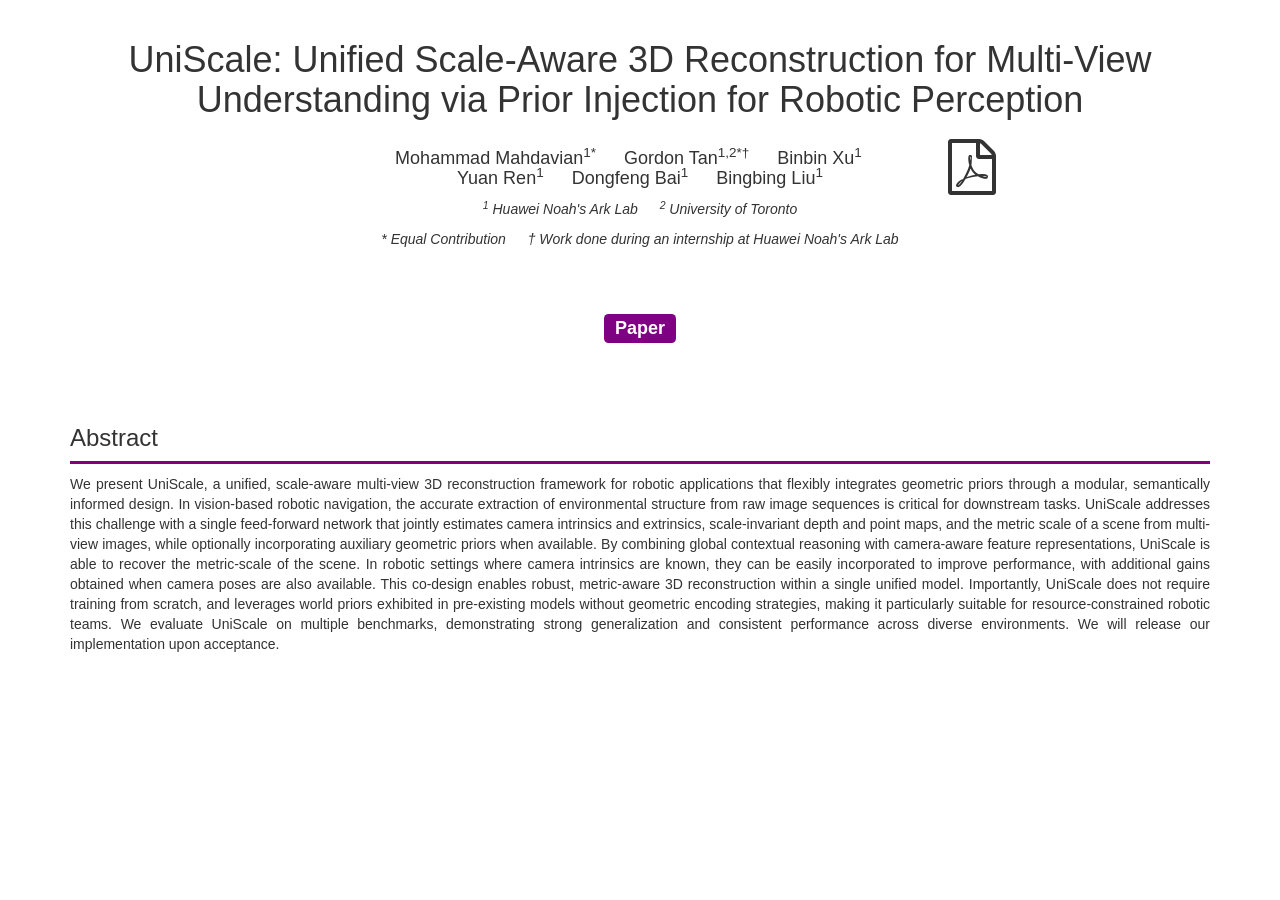
==== uniscale/index.html @ 82fb6901 "Fix affiliations for UniScale page" ====
<html lang="en">
<head>
    <title>UniScale</title>
    <meta name="description" content="Project page for UniScale: Unified Scale-Aware 3D Reconstruction for Multi-View Understanding via Prior Injection for Robotic Perception.">
    <meta name="viewport" content="width=device-width, initial-scale=1, user-scalable=yes">
    <meta charset="utf-8">

    <link rel="stylesheet" href="https://maxcdn.bootstrapcdn.com/bootstrap/3.4.1/css/bootstrap.min.css">
    <link rel="stylesheet" href="https://cdnjs.cloudflare.com/ajax/libs/font-awesome/4.7.0/css/font-awesome.min.css">
    <link href="style.css" rel="stylesheet">
    <script src="https://ajax.googleapis.com/ajax/libs/jquery/3.4.1/jquery.min.js"></script>
    <script src="https://maxcdn.bootstrapcdn.com/bootstrap/3.4.1/js/bootstrap.min.js"></script>
</head>
<body>


<!--Title-->
<div class="container" style="text-align:center; padding:2rem 15px">
    <div class="row" style="text-align:center">
        <h1>UniScale: Unified Scale-Aware 3D Reconstruction for Multi-View Understanding via Prior Injection for Robotic Perception</h1>
    </div>
    <div class="row" style="text-align:center">
        <div class="col-xs-0 col-md-3"></div>
        <div class="col-xs-12 col-md-6">
        <h4>
            <nobr>Mohammad Mahdavian<sup>1*</sup></nobr> &emsp;
            <nobr>Gordon Tan<sup>1,2*†</sup></nobr> &emsp;
            <nobr>Binbin Xu<sup>1</sup></nobr> &emsp;
            <nobr>Yuan Ren<sup>1</sup></nobr> &emsp;
            <nobr>Dongfeng Bai<sup>1</sup></nobr> &emsp;
            <nobr>Bingbing Liu<sup>1</sup></nobr>
        </h4>

        <p><em><center><sup>1</sup> Huawei Noah's Ark Lab &emsp; <sup>2</sup> University of Toronto</center></em></p>
        <p><em><center>* Equal Contribution &emsp; † Work done during an internship at Huawei Noah's Ark Lab</center></em></p>

        </div>
        <div class="hidden-xs hidden-sm col-md-1" style="text-align:left; margin-left:0px; margin-right:0px">
        <a href="https://arxiv.org/abs/2602.23224" style="color:inherit">
            <i class="fa fa-file-pdf-o fa-4x"></i></a>
        </div>
    </div>
</div>


<!--Links-->
<div class="container" style="text-align:center; padding:1rem">
    <h3 style="text-align:center; padding-top:1rem; padding-bottom: 2em">
      <a class="label label-info" href="https://arxiv.org/abs/2602.23224">Paper</a>
    </h3>
</div>



<div class="container">
    <h3>Abstract</h3>
    <hr/>
    <p>
We present UniScale, a unified, scale-aware multi-view 3D reconstruction framework for robotic applications that flexibly integrates geometric priors through a modular, semantically informed design. In vision-based robotic navigation, the accurate extraction of environmental structure from raw image sequences is critical for downstream tasks. UniScale addresses this challenge with a single feed-forward network that jointly estimates camera intrinsics and extrinsics, scale-invariant depth and point maps, and the metric scale of a scene from multi-view images, while optionally incorporating auxiliary geometric priors when available. By combining global contextual reasoning with camera-aware feature representations, UniScale is able to recover the metric-scale of the scene. In robotic settings where camera intrinsics are known, they can be easily incorporated to improve performance, with additional gains obtained when camera poses are also available. This co-design enables robust, metric-aware 3D reconstruction within a single unified model. Importantly, UniScale does not require training from scratch, and leverages world priors exhibited in pre-existing models without geometric encoding strategies, making it particularly suitable for resource-constrained robotic teams. We evaluate UniScale on multiple benchmarks, demonstrating strong generalization and consistent performance across diverse environments. We will release our implementation upon acceptance.
    </p>
</div>


</body>
</html>
---- uniscale/style.css ----
h1 {
	margin-bottom: 2rem;
}

h5{
  font-weight: normal;
  text-align: justify;
}
a {
	color: #800084;
}

a:hover {
  color: #cb5920;
  text-decoration: none;
}

hr {
  margin-top: 1rem;
  margin-bottom: 1rem;
  border: 0;
  border-top: 3px solid #800084;
}

hrs {
    margin-top: 1rem;
    margin-bottom: 1rem;
    border: 0;
    border-top: 1px solid #800084;
}

hr.new {
  margin-top: 1rem;
  margin-bottom: 1rem;
  border: 0;
  border-top: 2px solid #800084;
}


p {
  text-align: justify;
}

td {
  font-size: 5px;
  padding: 2px;
  text-align: center;
}

table {
  border-collapse: collapse;
  margin-bottom: 1.3em;
  width:80%;
}

.current_tab{font-weight: bold;}

.subdued_text{
  color: #999999;
  margin: 0px 1em 1em 0px;
}

.blank{
  height: 2em;
  clear: both;
}

.label-info {
  background-color: #800084;
}

.label-info[href]:hover {
  background-color: #cb5920;
}
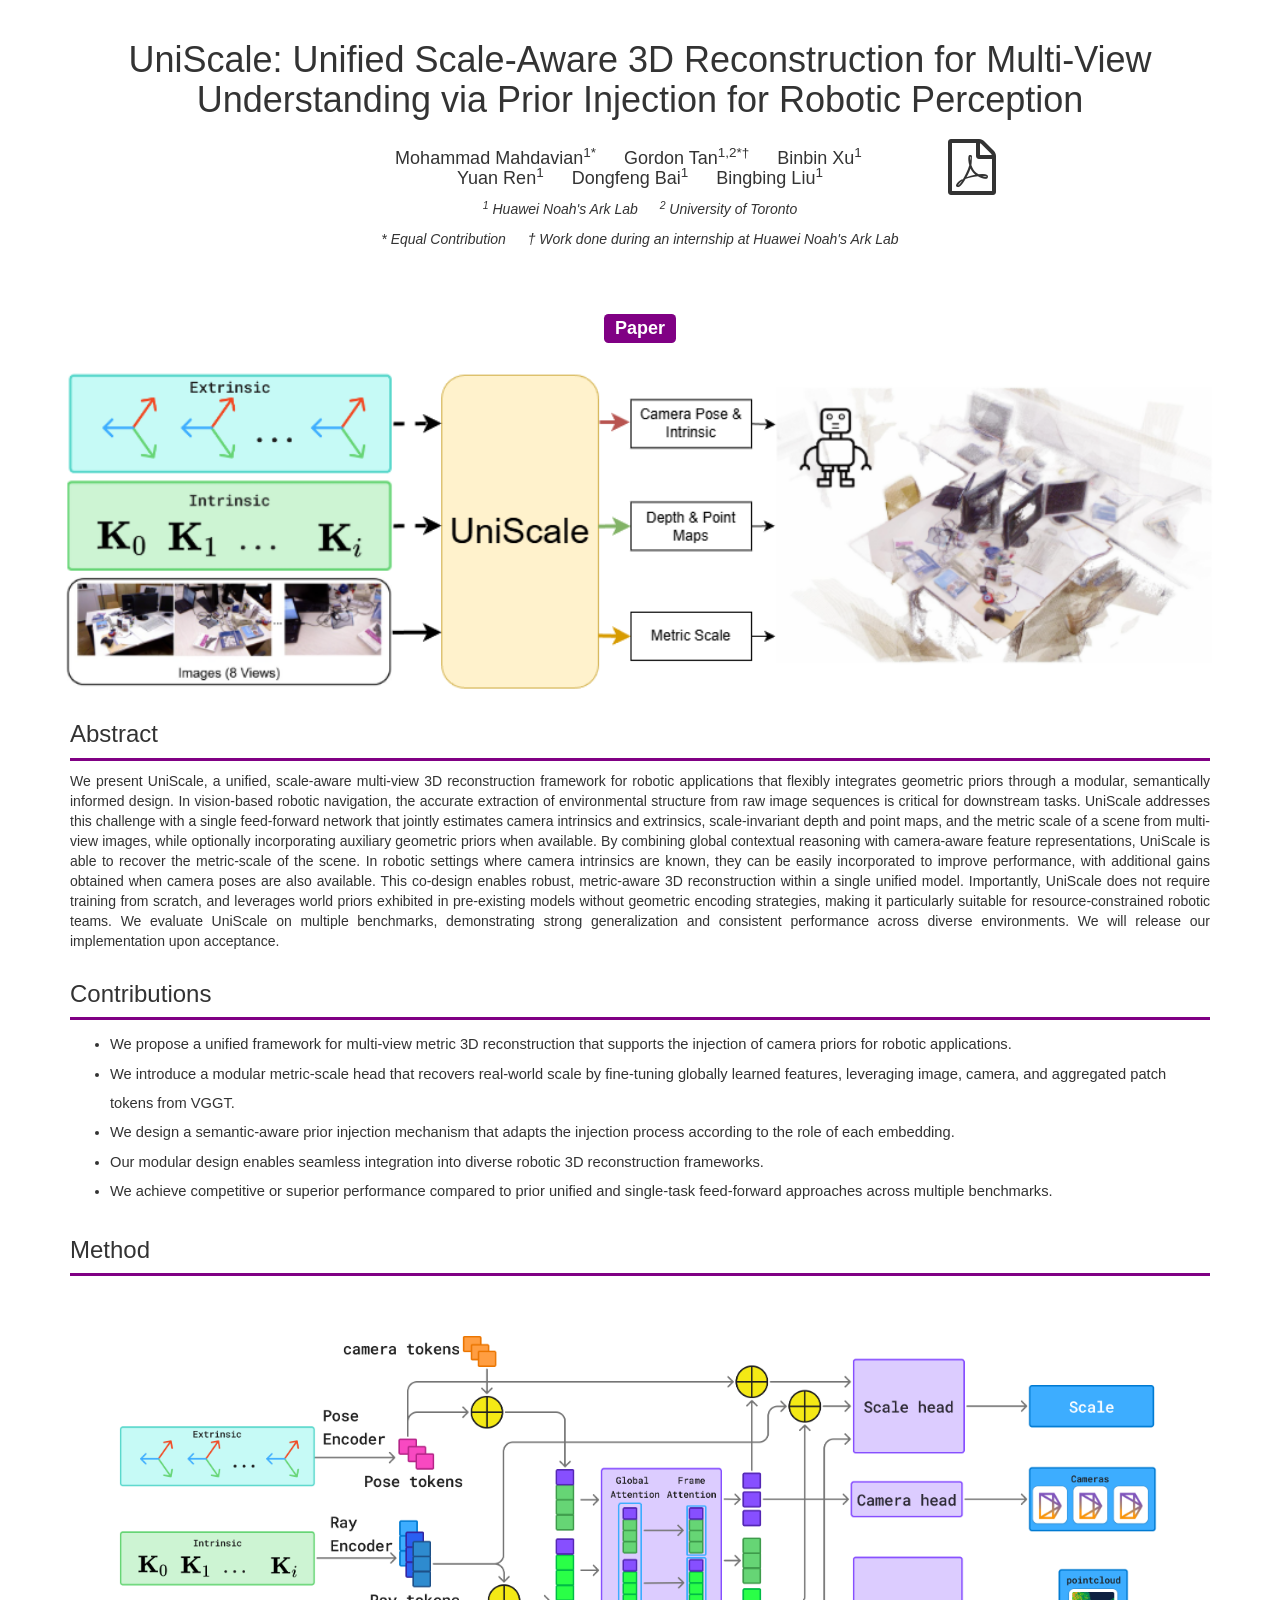
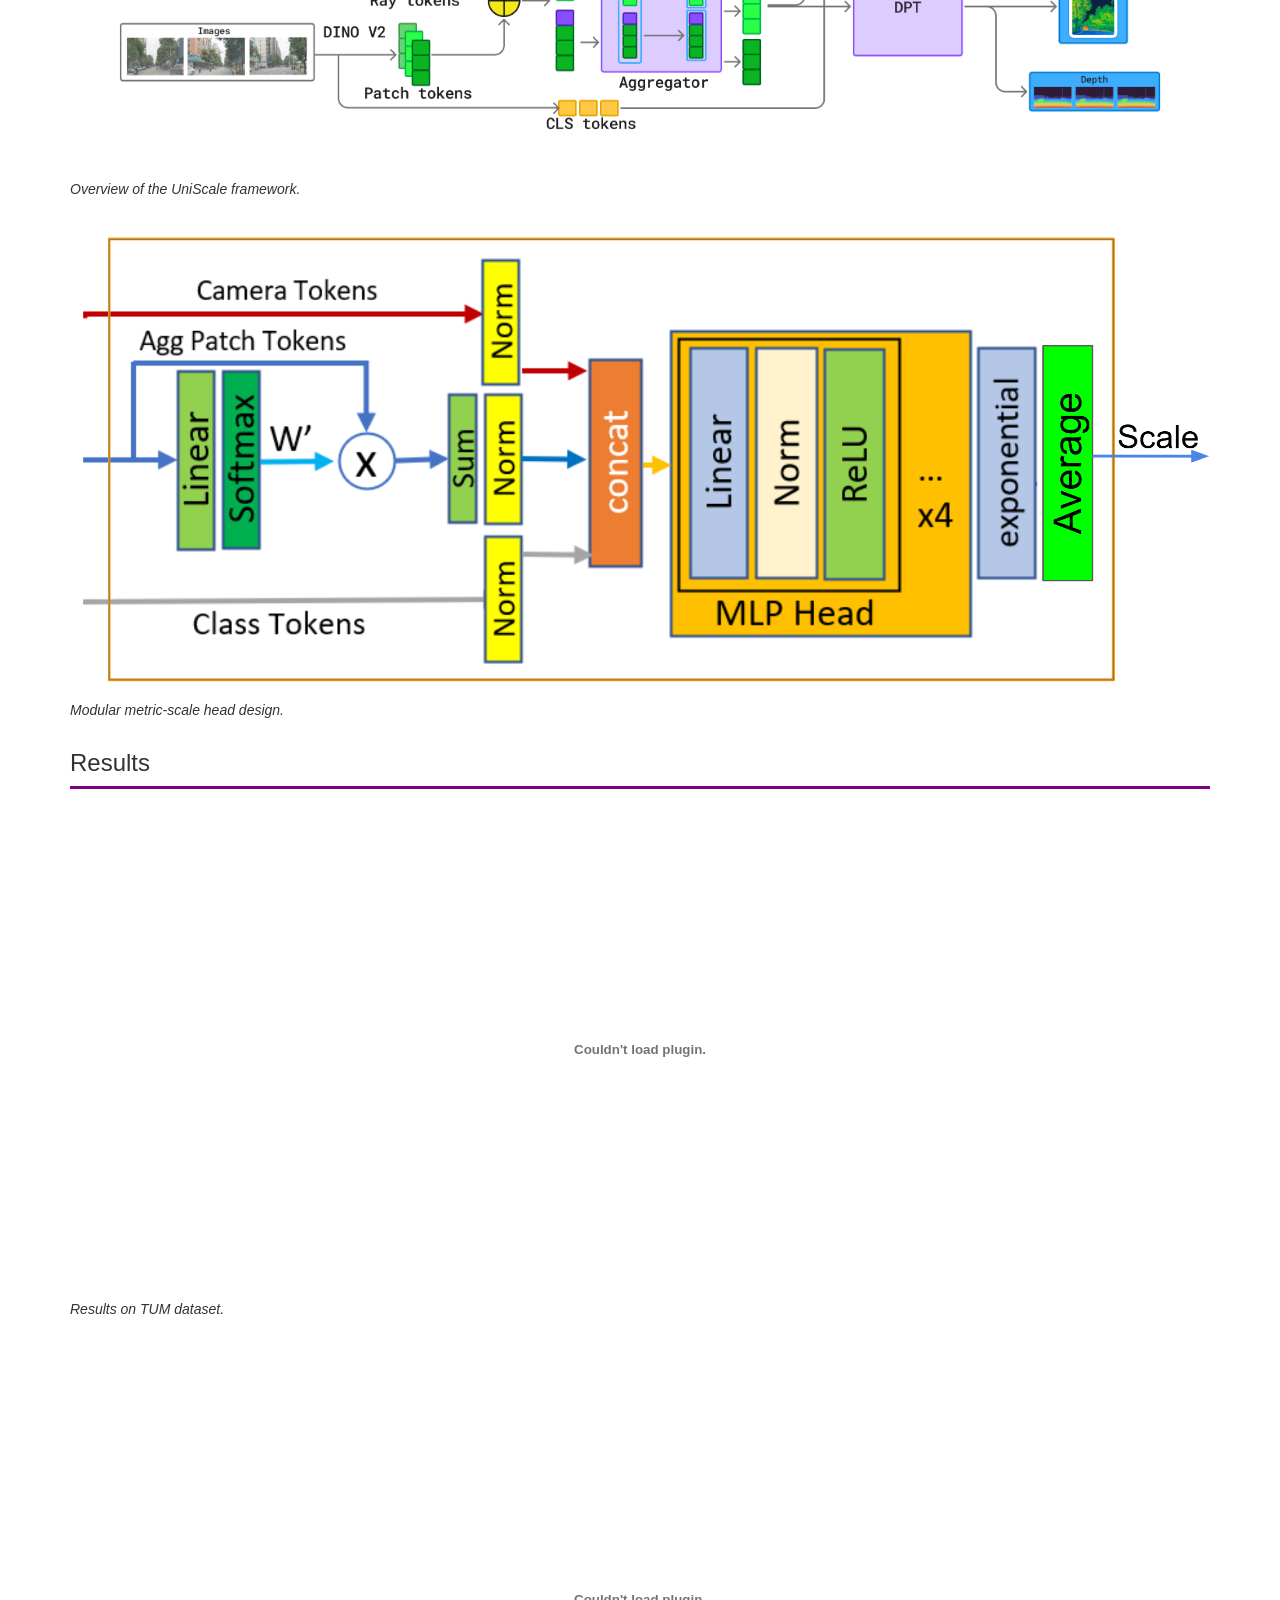
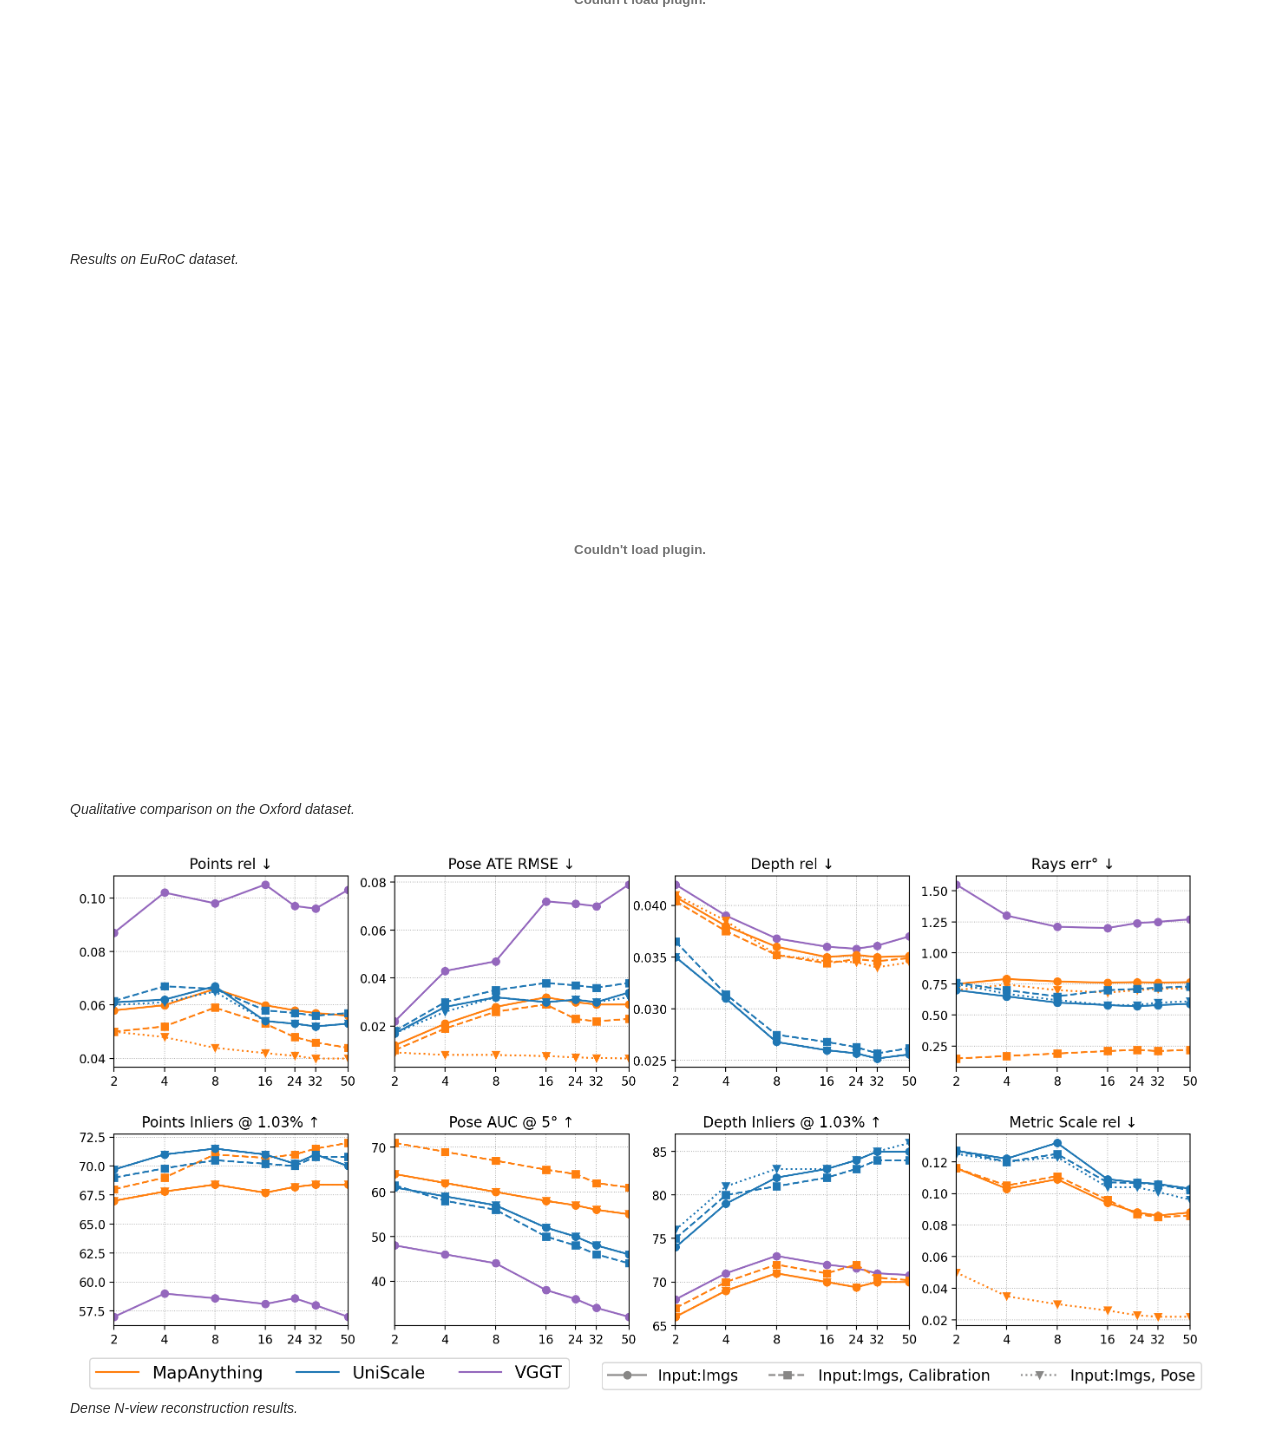
==== commit 67d21617: "Add figures, method, contributions, and results to UniScale page" ====
--- a/uniscale/index.html
+++ b/uniscale/index.html
@@ -45,9 +45,10 @@
 
 <!--Links-->
 <div class="container" style="text-align:center; padding:1rem">
-    <h3 style="text-align:center; padding-top:1rem; padding-bottom: 2em">
+    <h3 style="text-align:center; padding-top:1rem; padding-bottom:1em">
       <a class="label label-info" href="https://arxiv.org/abs/2602.23224">Paper</a>
     </h3>
+    <img src="../IROS_UniScale_submit/figures/first_fig3.png" alt="UniScale teaser" class="text-center" style="width: 100%; max-width: 1200px">
 </div>
 
 
@@ -61,5 +62,58 @@
 </div>
 
 
+<div class="container">
+    <h3>Contributions</h3>
+    <hr/>
+    <ul style="text-align:left; font-size:1.05em; line-height:2em;">
+        <li>We propose a unified framework for multi-view metric 3D reconstruction that supports the injection of camera priors for robotic applications.</li>
+        <li>We introduce a modular metric-scale head that recovers real-world scale by fine-tuning globally learned features, leveraging image, camera, and aggregated patch tokens from VGGT.</li>
+        <li>We design a semantic-aware prior injection mechanism that adapts the injection process according to the role of each embedding.</li>
+        <li>Our modular design enables seamless integration into diverse robotic 3D reconstruction frameworks.</li>
+        <li>We achieve competitive or superior performance compared to prior unified and single-task feed-forward approaches across multiple benchmarks.</li>
+    </ul>
+</div>
+
+
+<div class="container">
+    <h3>Method</h3>
+    <hr/>
+    <div style="text-align:center; padding-bottom:1.5rem;">
+        <img src="../IROS_UniScale_submit/figures/UniScale.png" alt="UniScale overview" class="text-center" style="width: 100%; max-width: 1200px">
+        <p><em>Overview of the UniScale framework.</em></p>
+    </div>
+    <div style="text-align:center;">
+        <img src="../IROS_UniScale_submit/figures/scale_head2.png" alt="Scale head" class="text-center" style="width: 100%; max-width: 1200px">
+        <p><em>Modular metric-scale head design.</em></p>
+    </div>
+</div>
+
+
+<div class="container">
+    <h3>Results</h3>
+    <hr/>
+
+    <div style="text-align:center; padding-bottom:2rem;">
+        <embed src="../IROS_UniScale_submit/figures/wild/tum_table-crop.pdf" type="application/pdf" style="width:100%; height:500px;">
+        <p><em>Results on TUM dataset.</em></p>
+    </div>
+
+    <div style="text-align:center; padding-bottom:2rem;">
+        <embed src="../IROS_UniScale_submit/figures/wild/euroc-crop.pdf" type="application/pdf" style="width:100%; height:500px;">
+        <p><em>Results on EuRoC dataset.</em></p>
+    </div>
+
+    <div style="text-align:center; padding-bottom:2rem;">
+        <embed src="../IROS_UniScale_submit/figures/compare/oxford-injection-crop.pdf" type="application/pdf" style="width:100%; height:500px;">
+        <p><em>Qualitative comparison on the Oxford dataset.</em></p>
+    </div>
+
+    <div style="text-align:center; padding-bottom:2rem;">
+        <img src="../IROS_UniScale_submit/figures/dense_n/dense-n-view-v3.png" alt="Dense N-view results" class="text-center" style="width: 100%; max-width: 1200px">
+        <p><em>Dense N-view reconstruction results.</em></p>
+    </div>
+</div>
+
+
 </body>
 </html>
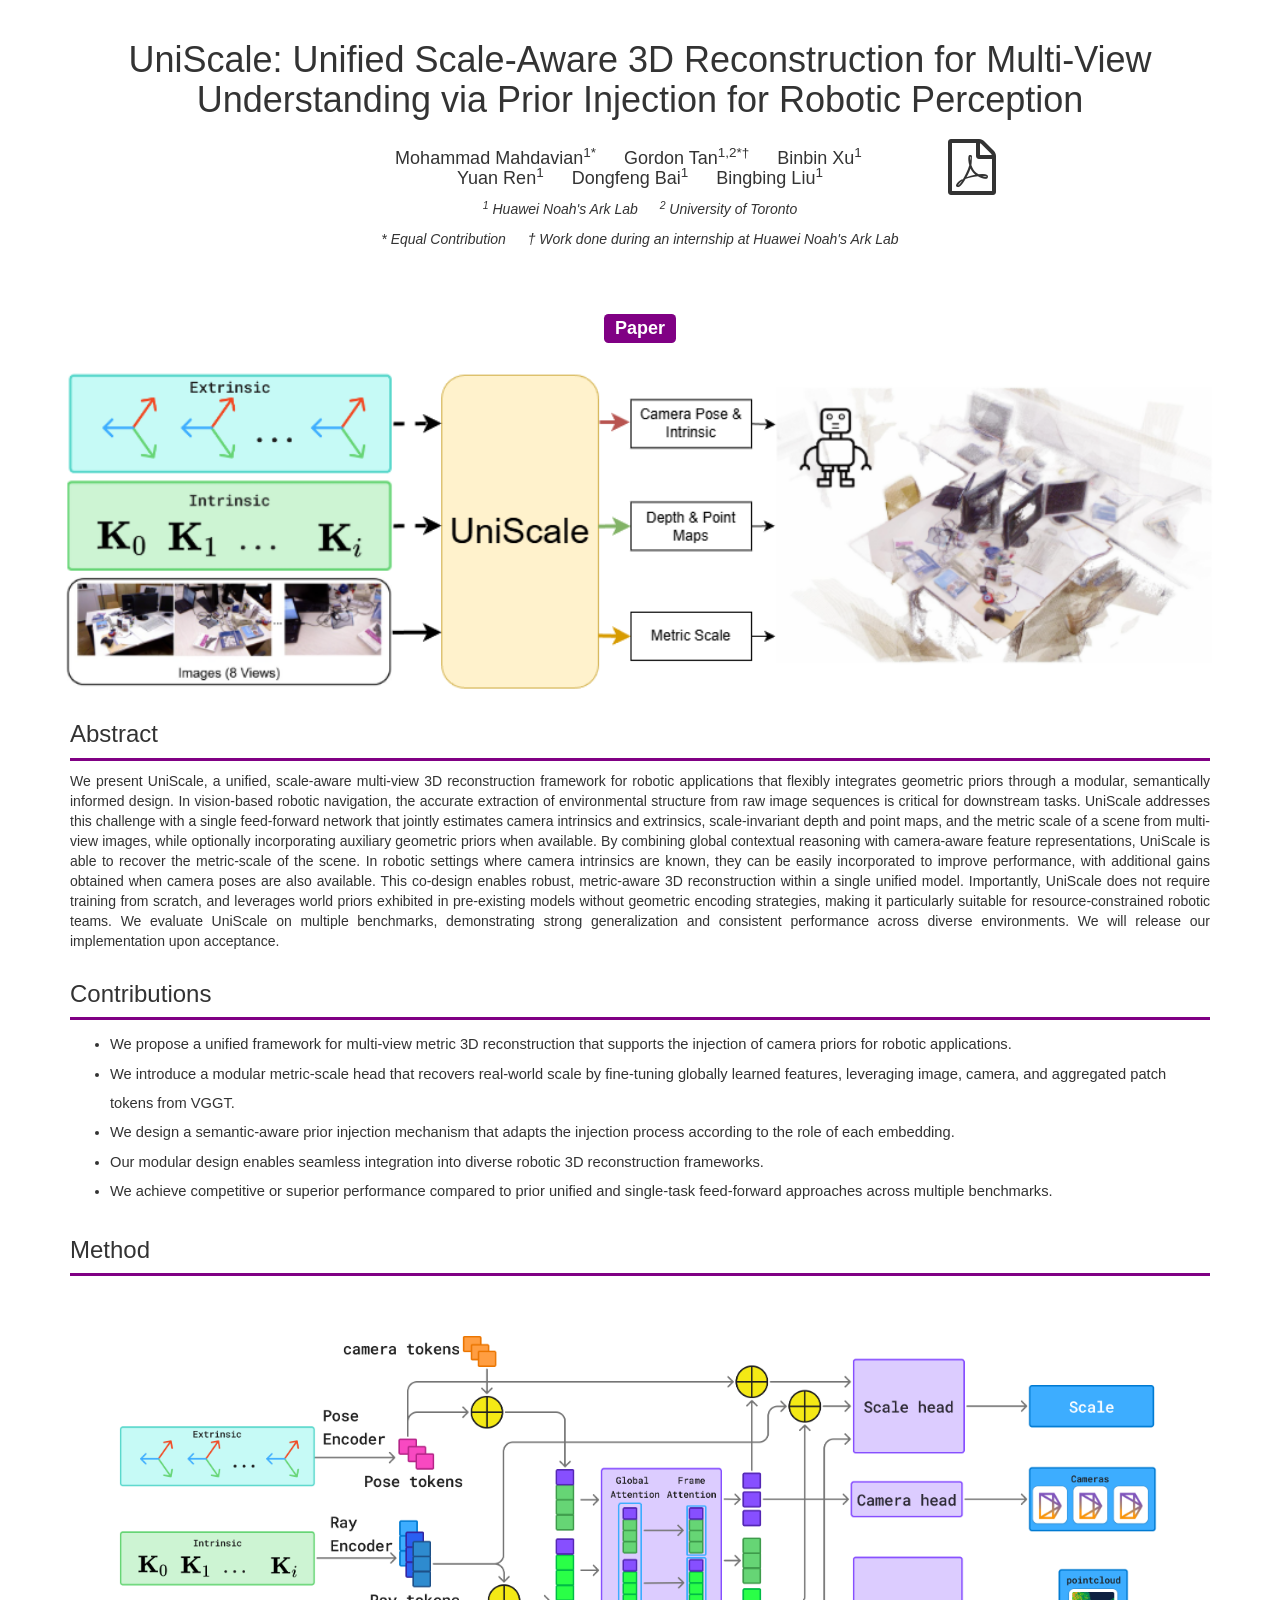
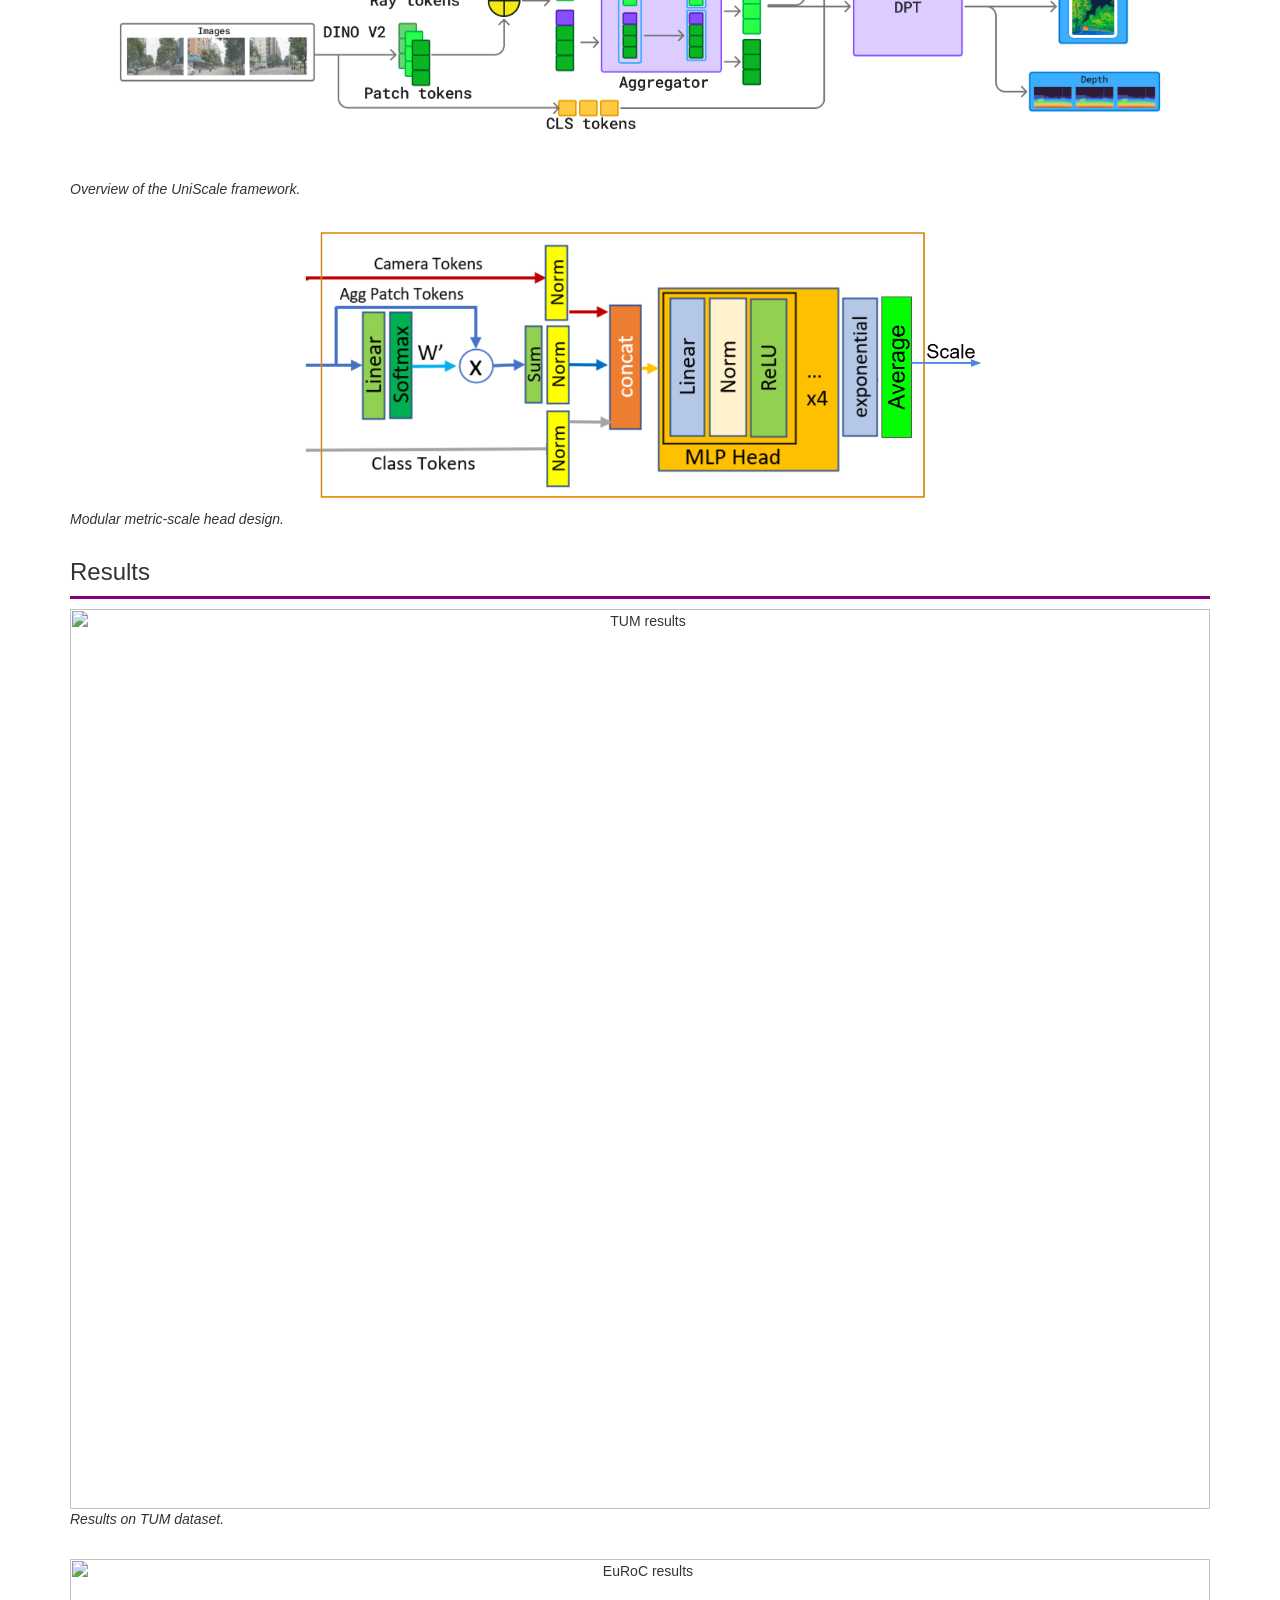
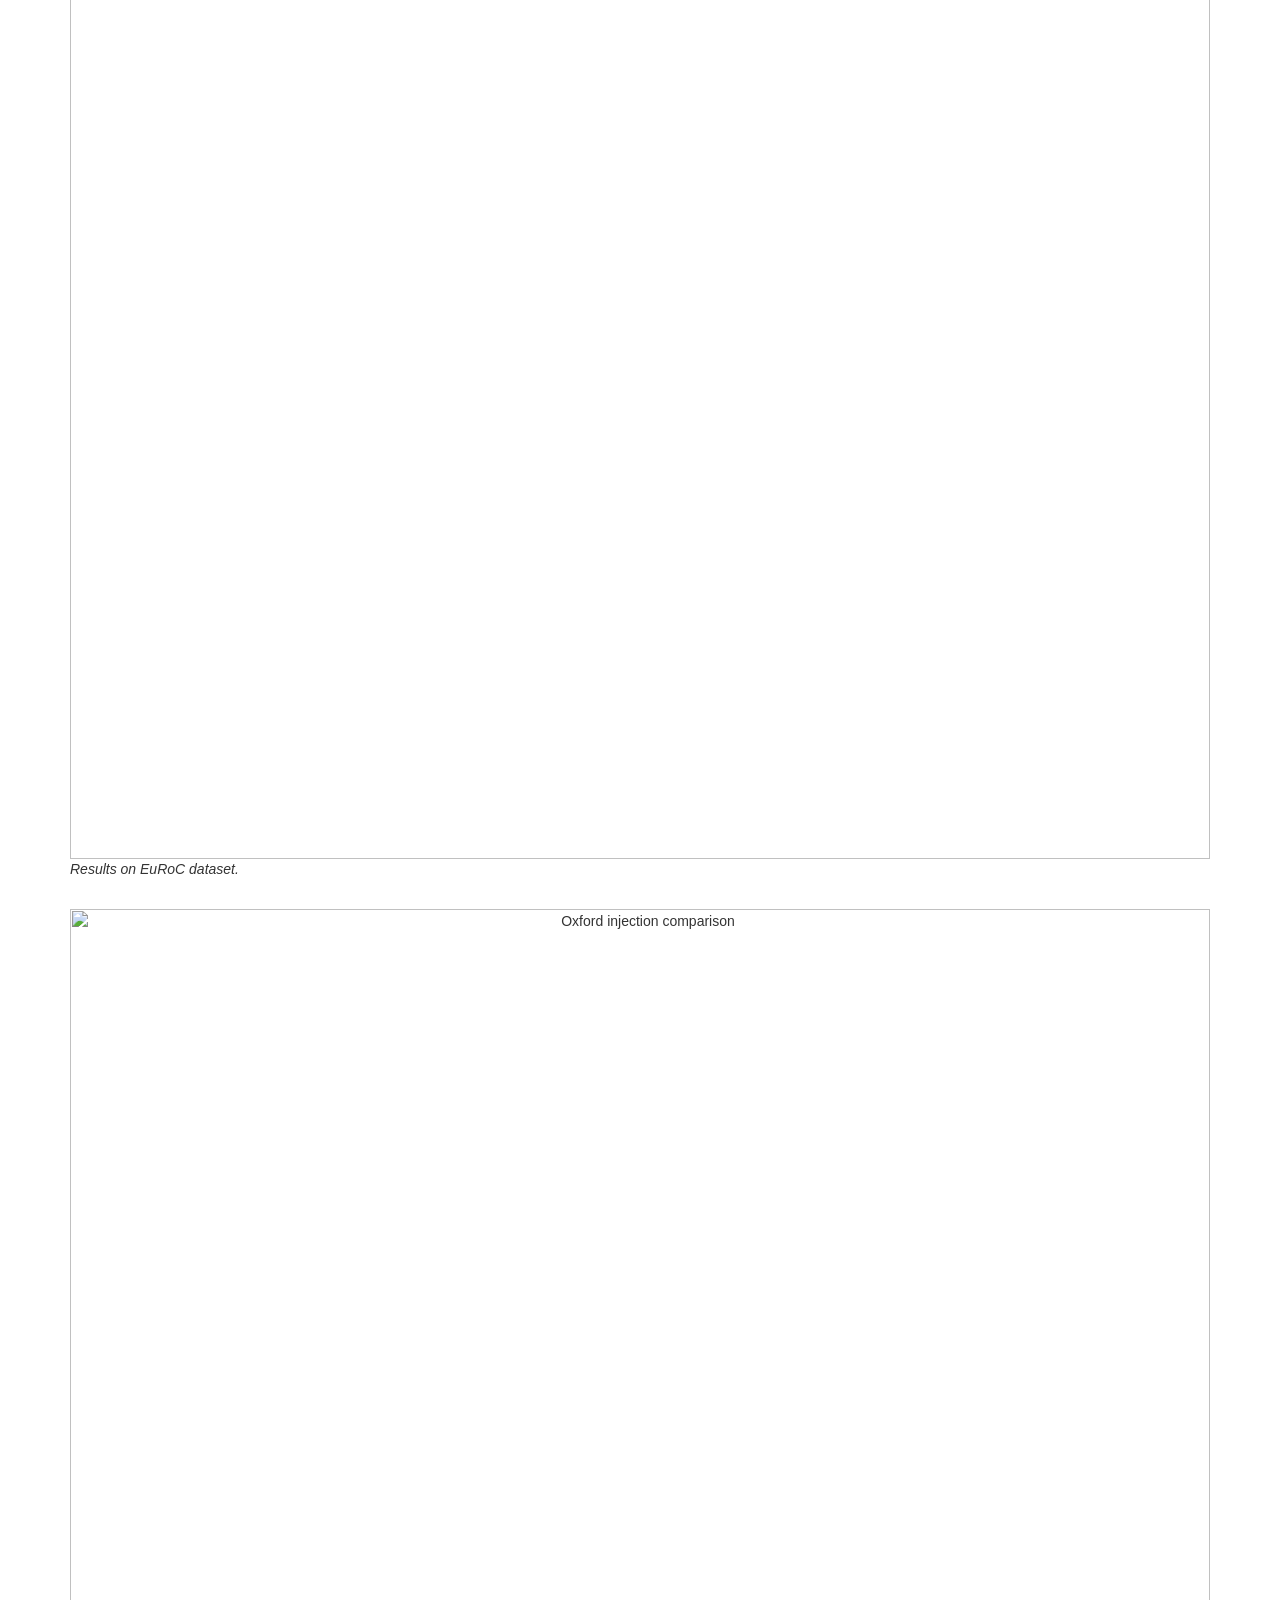
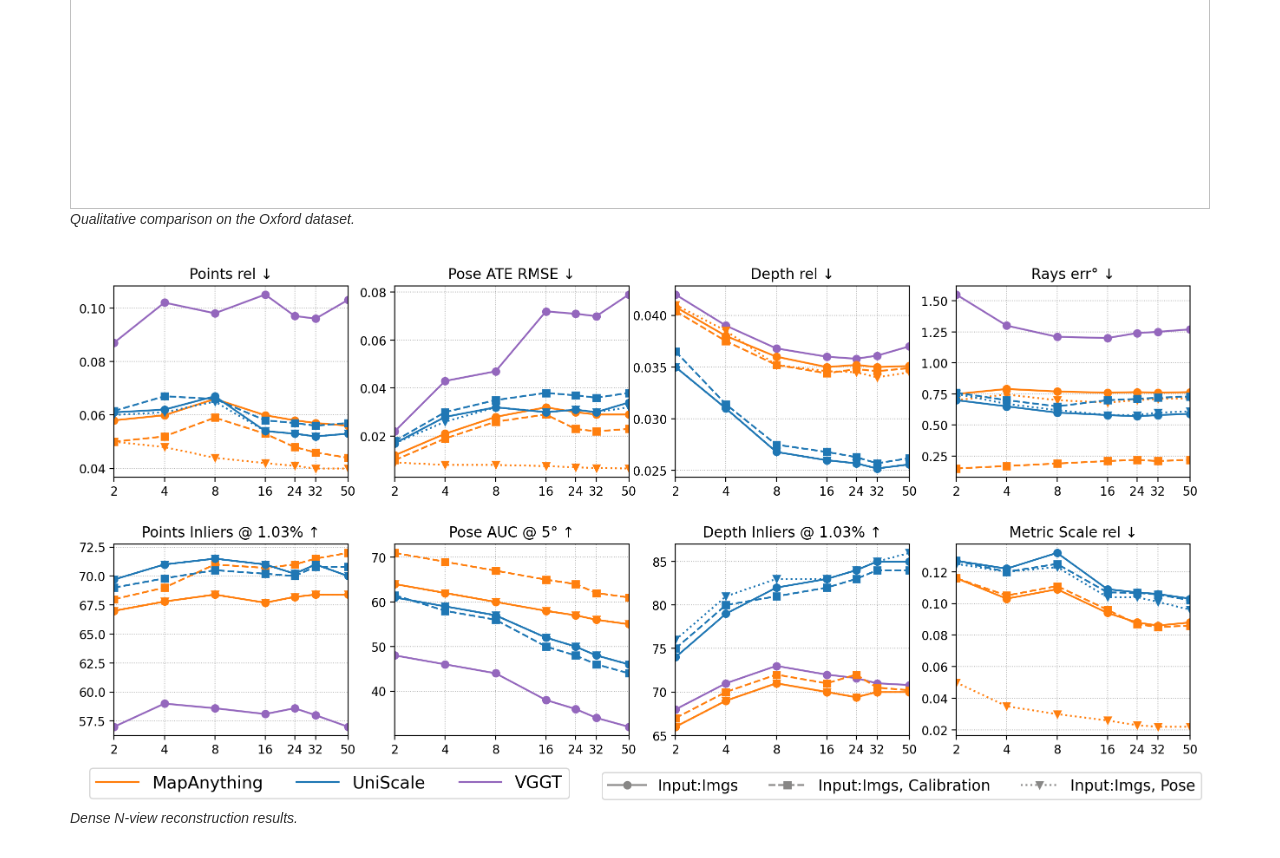
==== commit b1073a18: "Switch result figures from PDF embeds to PNG images" ====
--- a/uniscale/index.html
+++ b/uniscale/index.html
@@ -83,7 +83,7 @@
         <p><em>Overview of the UniScale framework.</em></p>
     </div>
     <div style="text-align:center;">
-        <img src="../IROS_UniScale_submit/figures/scale_head2.png" alt="Scale head" class="text-center" style="width: 100%; max-width: 1200px">
+        <img src="../IROS_UniScale_submit/figures/scale_head2.png" alt="Scale head" class="text-center" style="width: 60%; max-width: 700px">
         <p><em>Modular metric-scale head design.</em></p>
     </div>
 </div>
@@ -94,17 +94,17 @@
     <hr/>
 
     <div style="text-align:center; padding-bottom:2rem;">
-        <embed src="../IROS_UniScale_submit/figures/wild/tum_table-crop.pdf" type="application/pdf" style="width:100%; height:500px;">
+        <img src="../IROS_UniScale_submit/figures/wild/tum_table-crop.png" alt="TUM results" class="text-center" style="width:100%; max-width:1200px;">
         <p><em>Results on TUM dataset.</em></p>
     </div>
 
     <div style="text-align:center; padding-bottom:2rem;">
-        <embed src="../IROS_UniScale_submit/figures/wild/euroc-crop.pdf" type="application/pdf" style="width:100%; height:500px;">
+        <img src="../IROS_UniScale_submit/figures/wild/euroc-crop.png" alt="EuRoC results" class="text-center" style="width:100%; max-width:1200px;">
         <p><em>Results on EuRoC dataset.</em></p>
     </div>
 
     <div style="text-align:center; padding-bottom:2rem;">
-        <embed src="../IROS_UniScale_submit/figures/compare/oxford-injection-crop.pdf" type="application/pdf" style="width:100%; height:500px;">
+        <img src="../IROS_UniScale_submit/figures/compare/oxford-injection-crop.png" alt="Oxford injection comparison" class="text-center" style="width:100%; max-width:1200px;">
         <p><em>Qualitative comparison on the Oxford dataset.</em></p>
     </div>
 
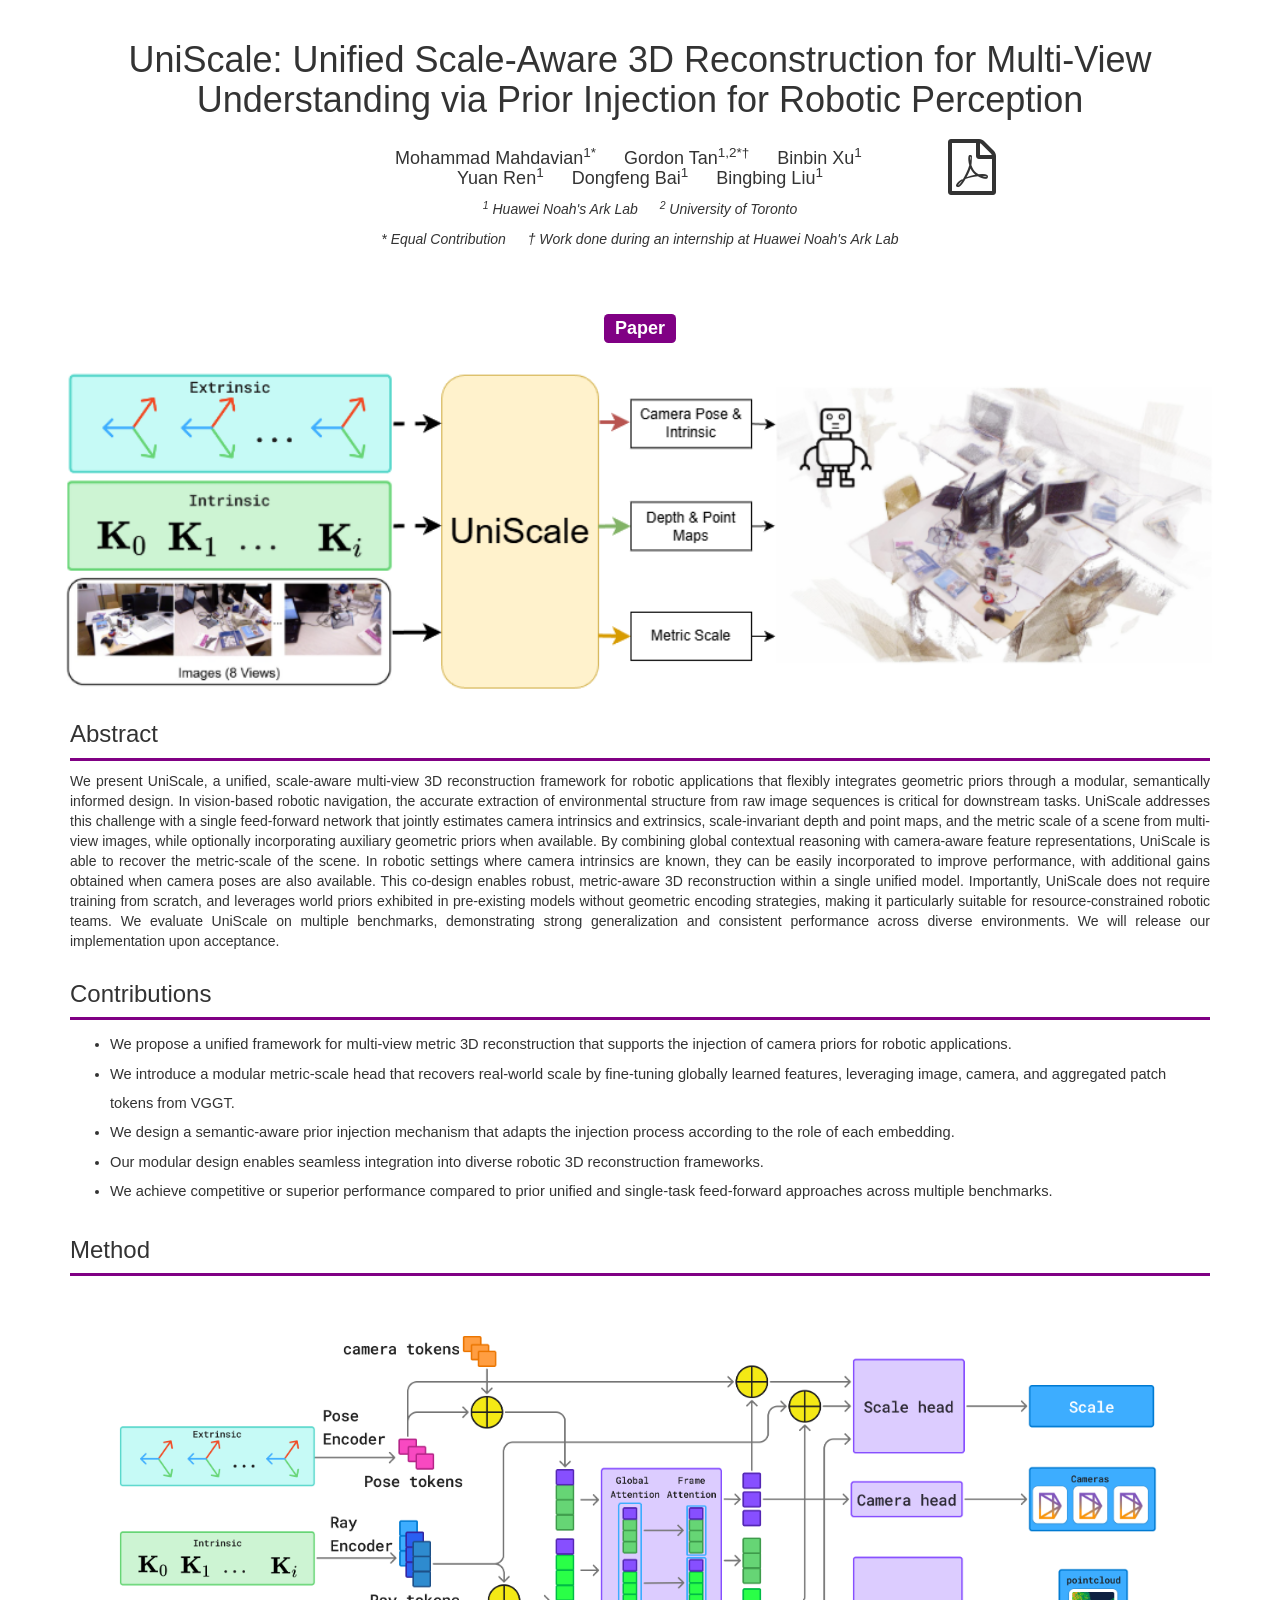
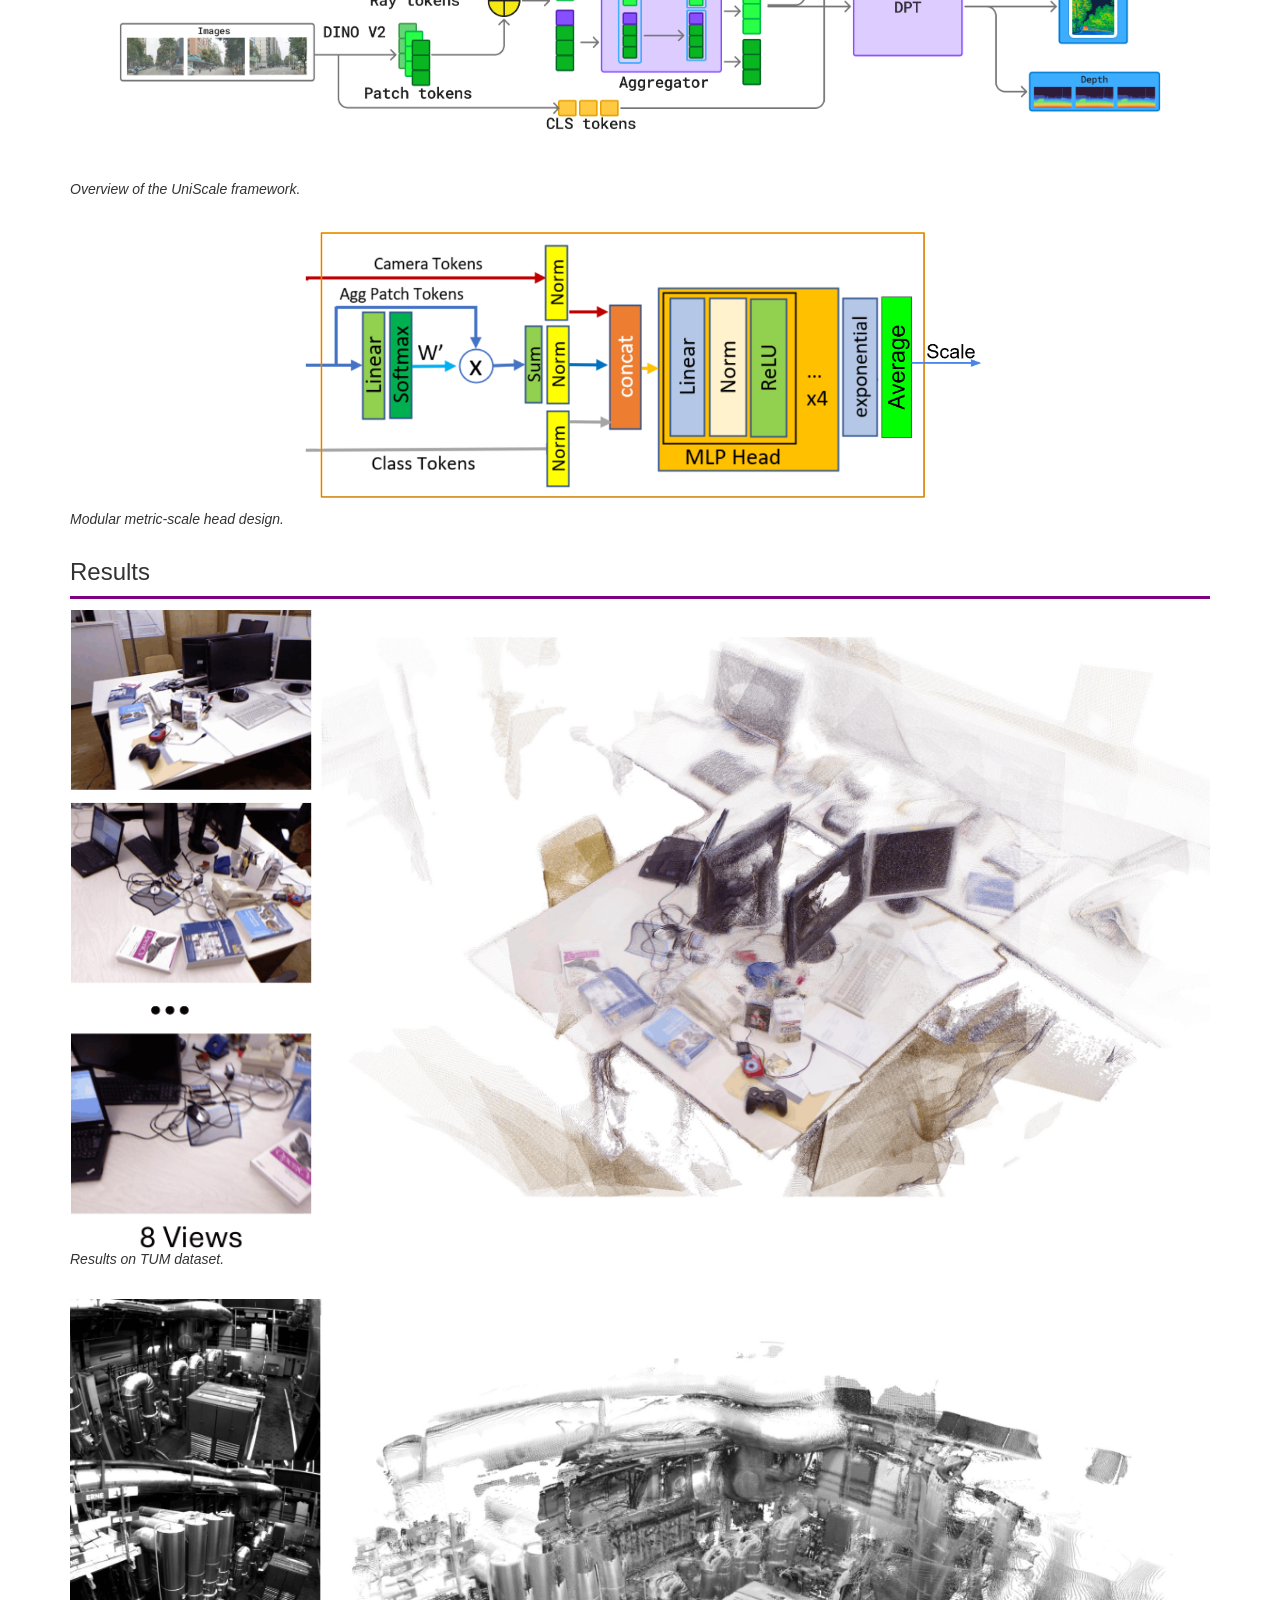
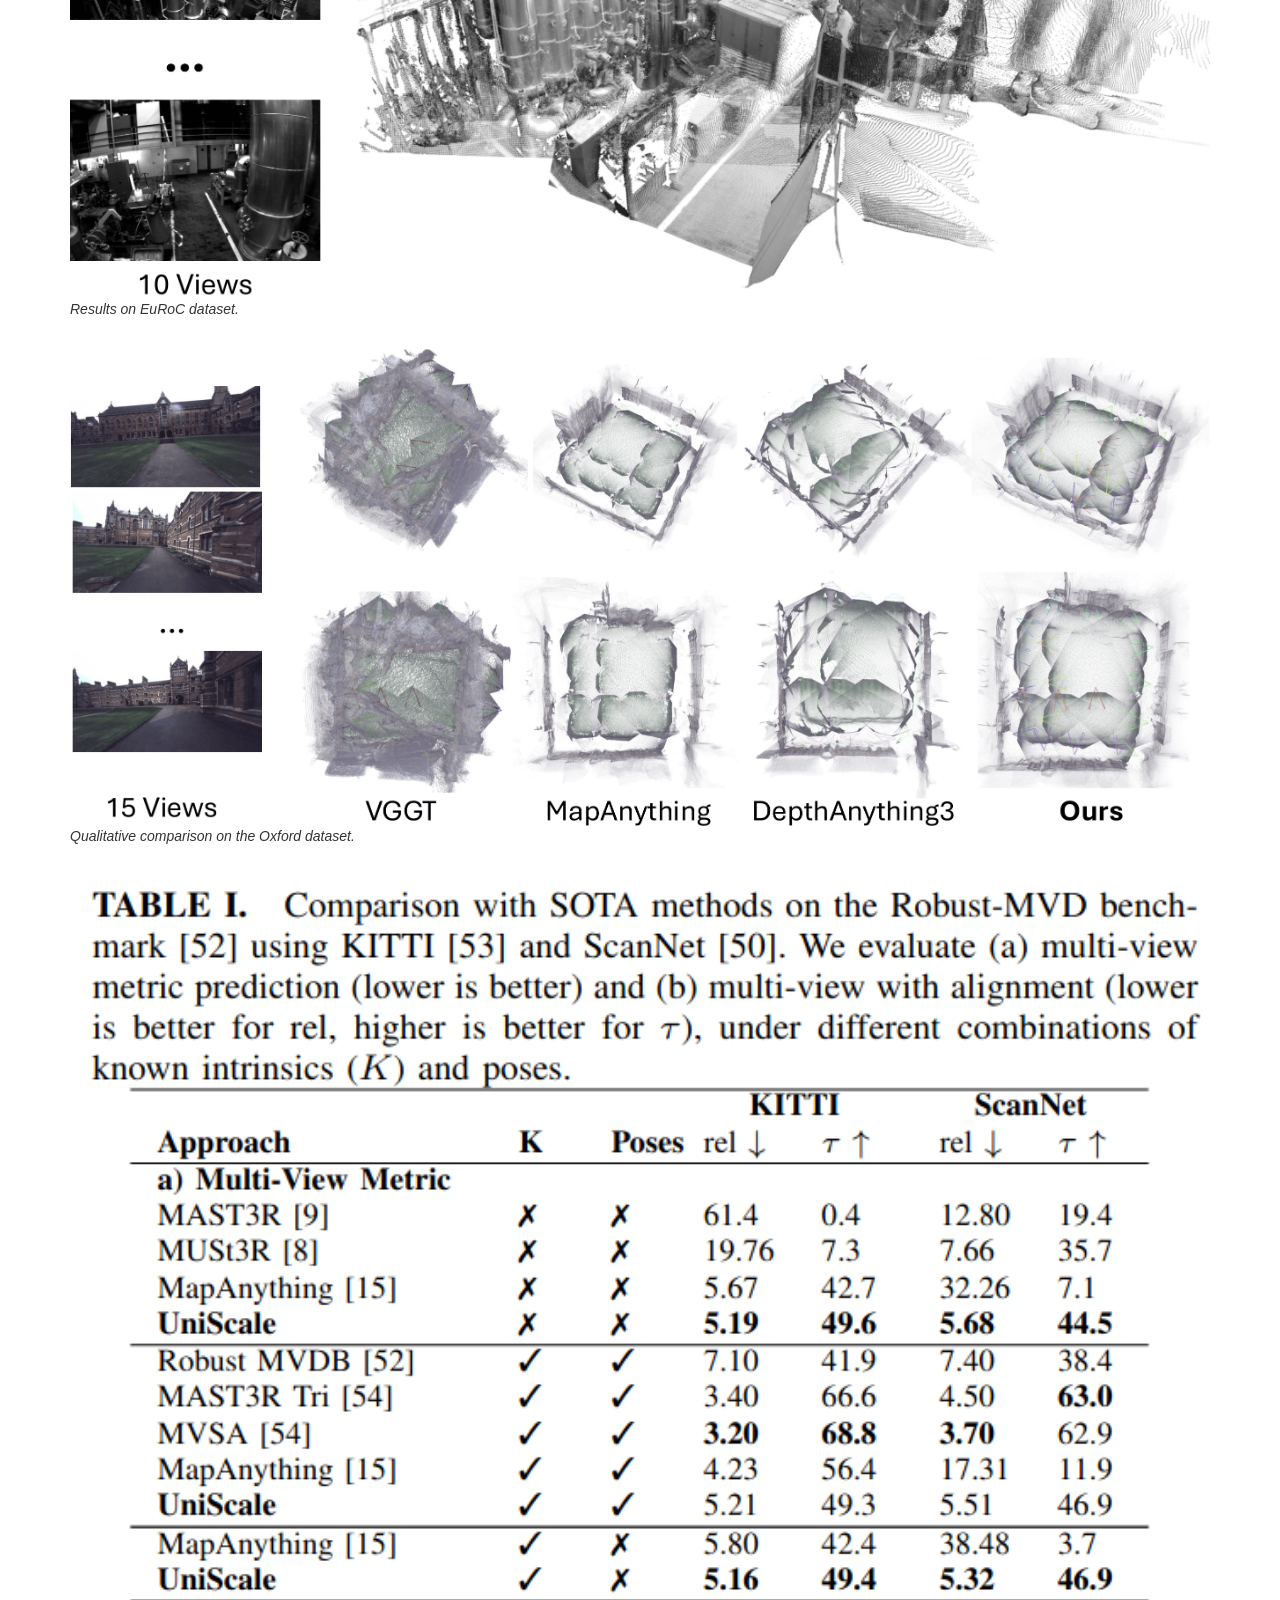
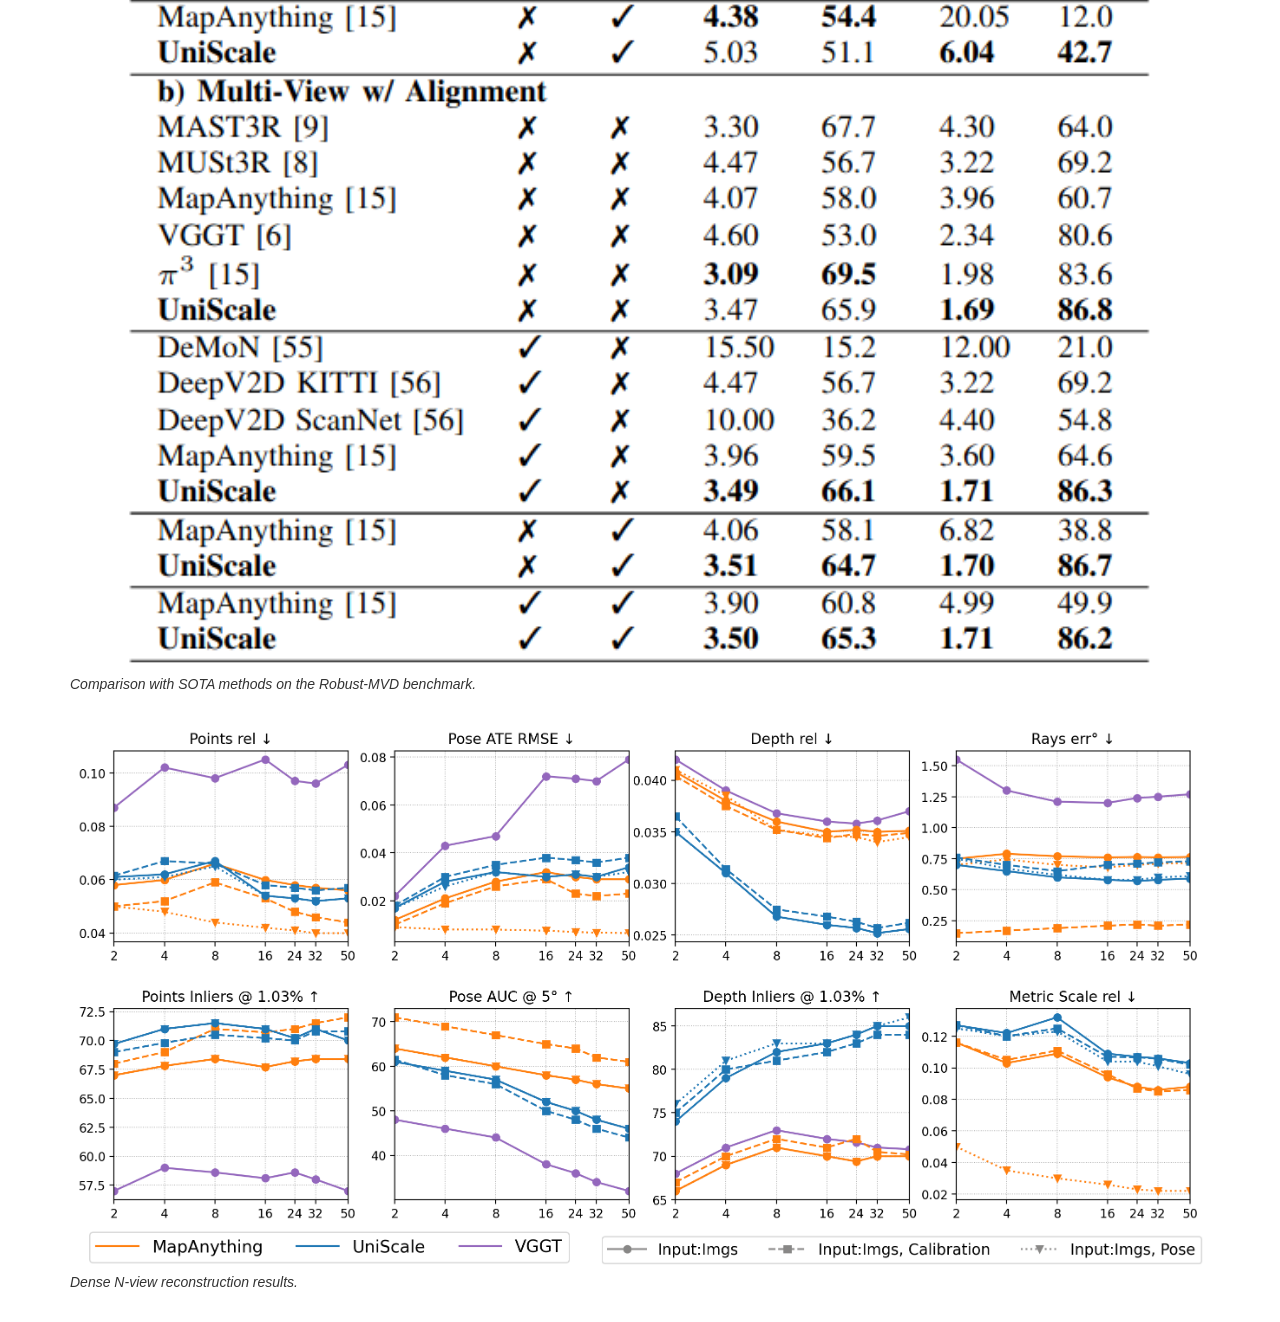
==== commit ea72e893: "Add missing PNGs and Robust-MVD comparison figure" ====
--- a/uniscale/index.html
+++ b/uniscale/index.html
@@ -109,6 +109,11 @@
     </div>
 
     <div style="text-align:center; padding-bottom:2rem;">
+        <img src="../IROS_UniScale_submit/figures/robust_mvd_comparison.png" alt="Robust-MVD benchmark comparison" class="text-center" style="width: 100%; max-width: 1200px">
+        <p><em>Comparison with SOTA methods on the Robust-MVD benchmark.</em></p>
+    </div>
+
+    <div style="text-align:center; padding-bottom:2rem;">
         <img src="../IROS_UniScale_submit/figures/dense_n/dense-n-view-v3.png" alt="Dense N-view results" class="text-center" style="width: 100%; max-width: 1200px">
         <p><em>Dense N-view reconstruction results.</em></p>
     </div>
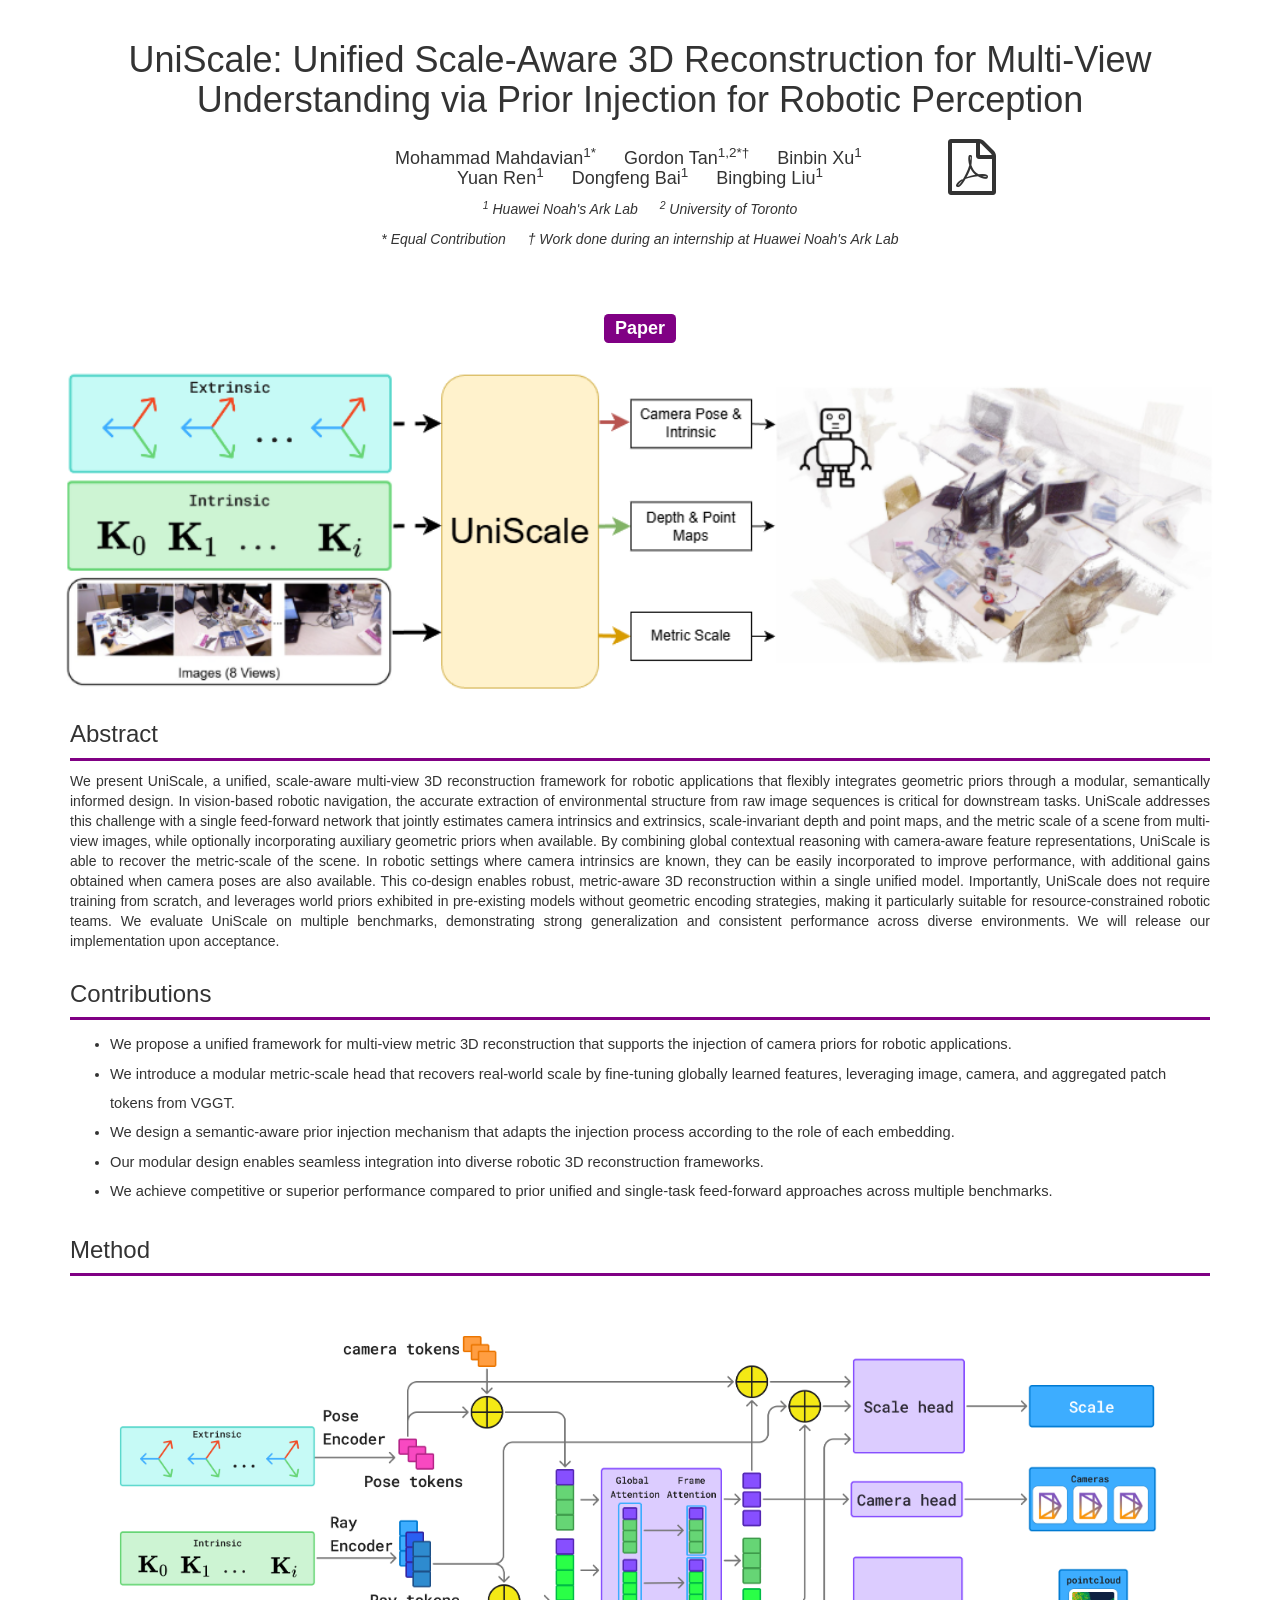
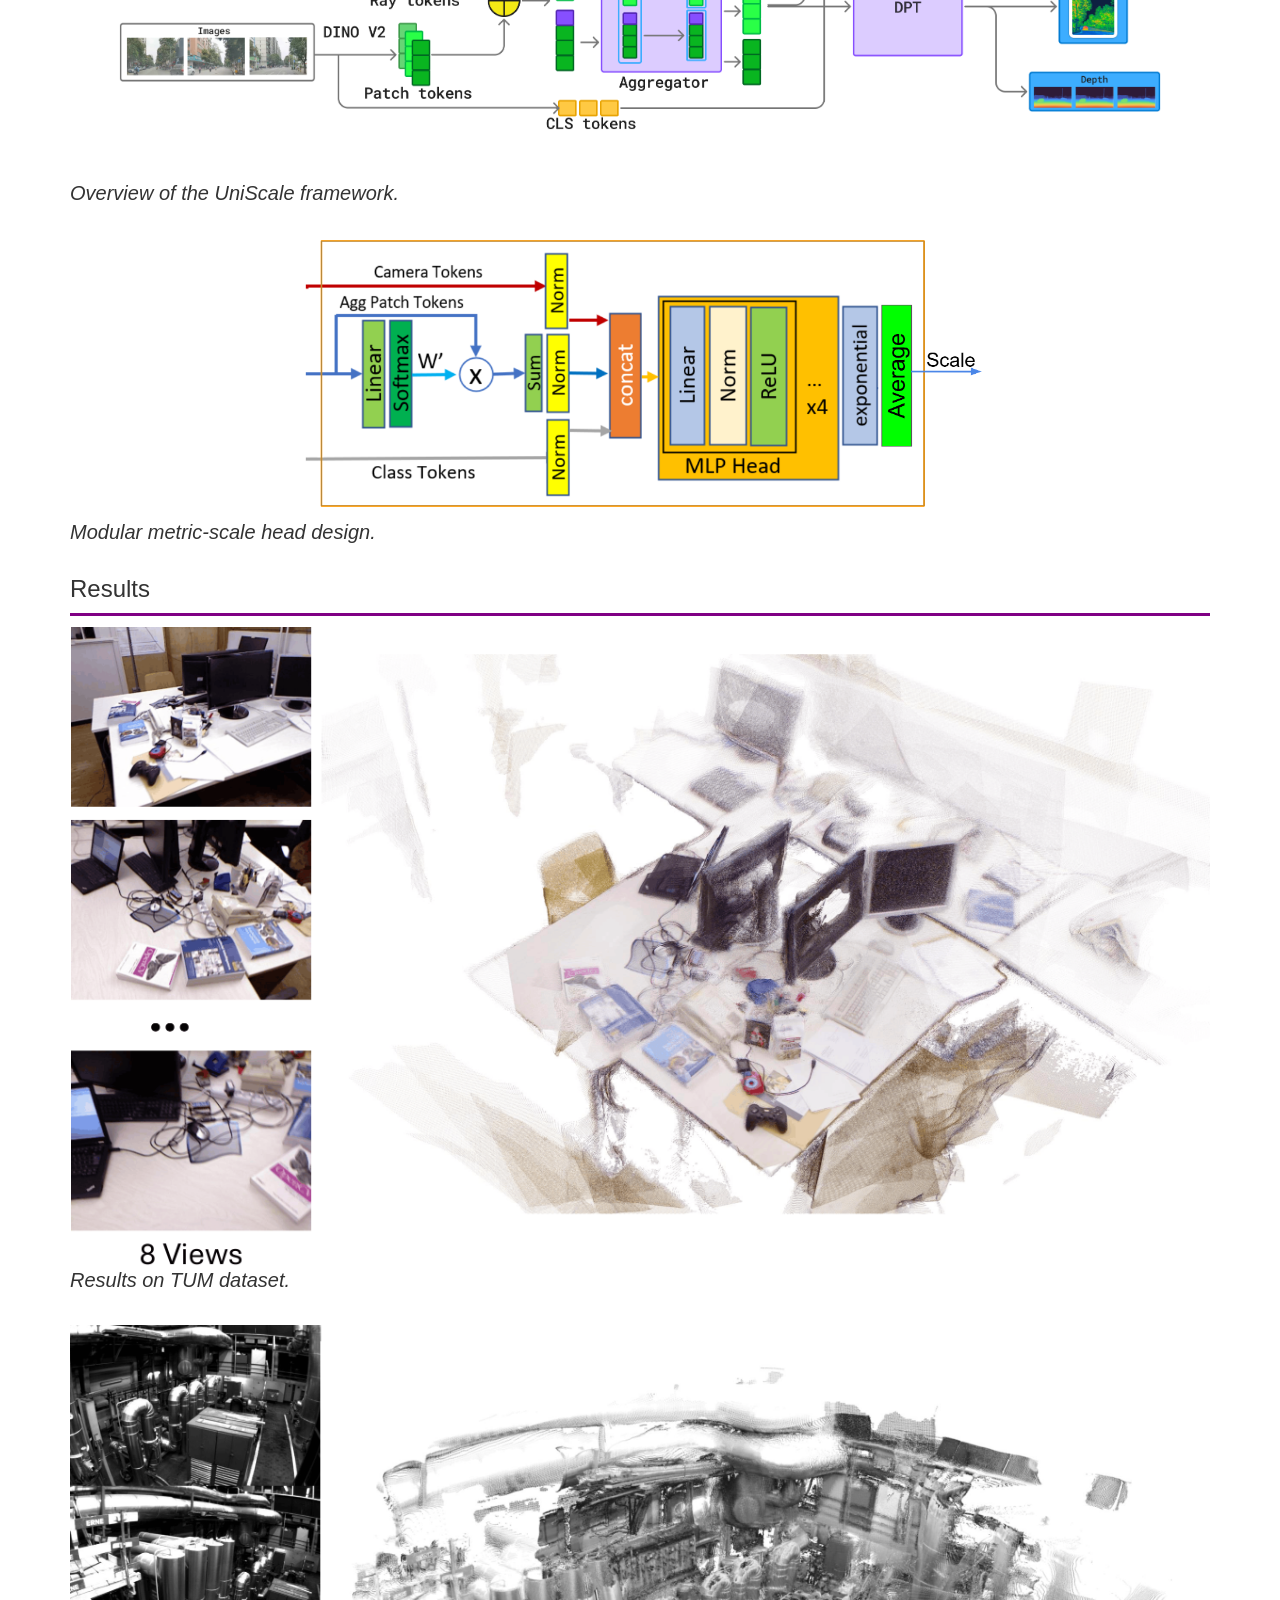
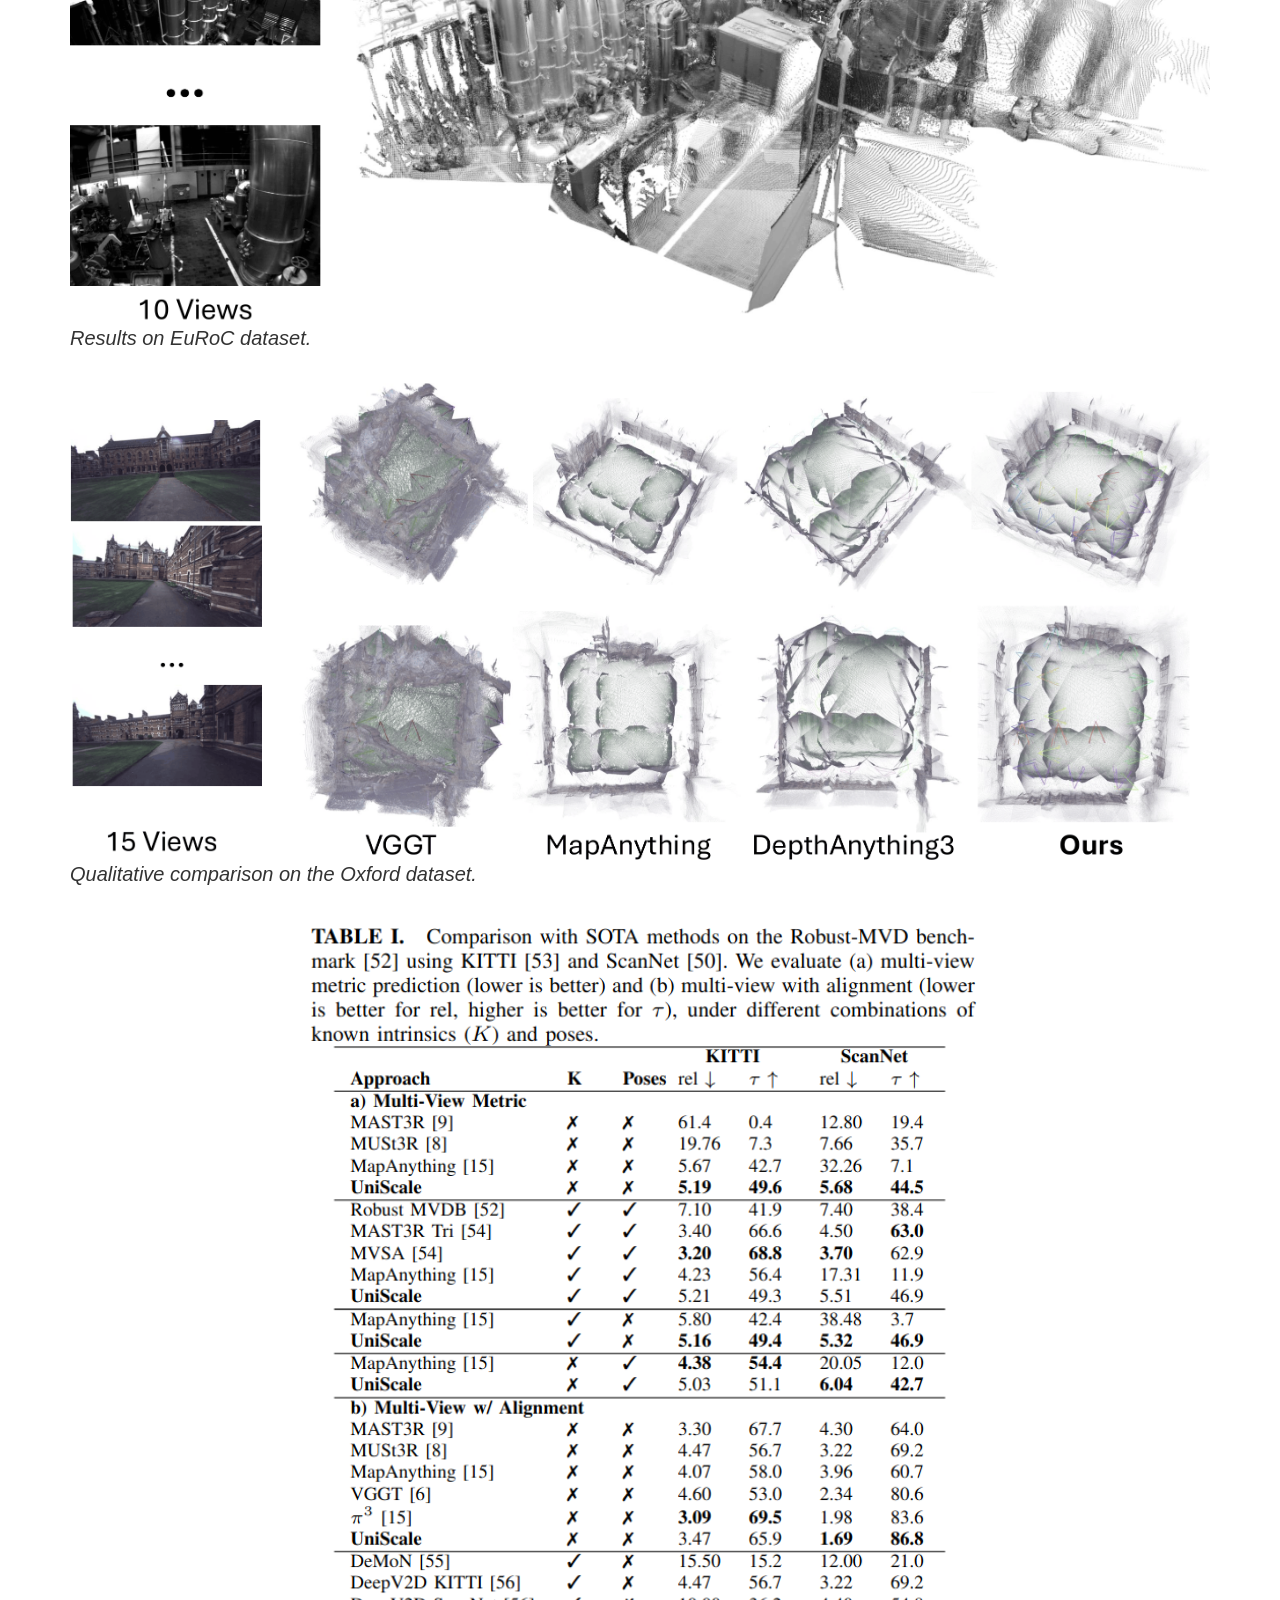
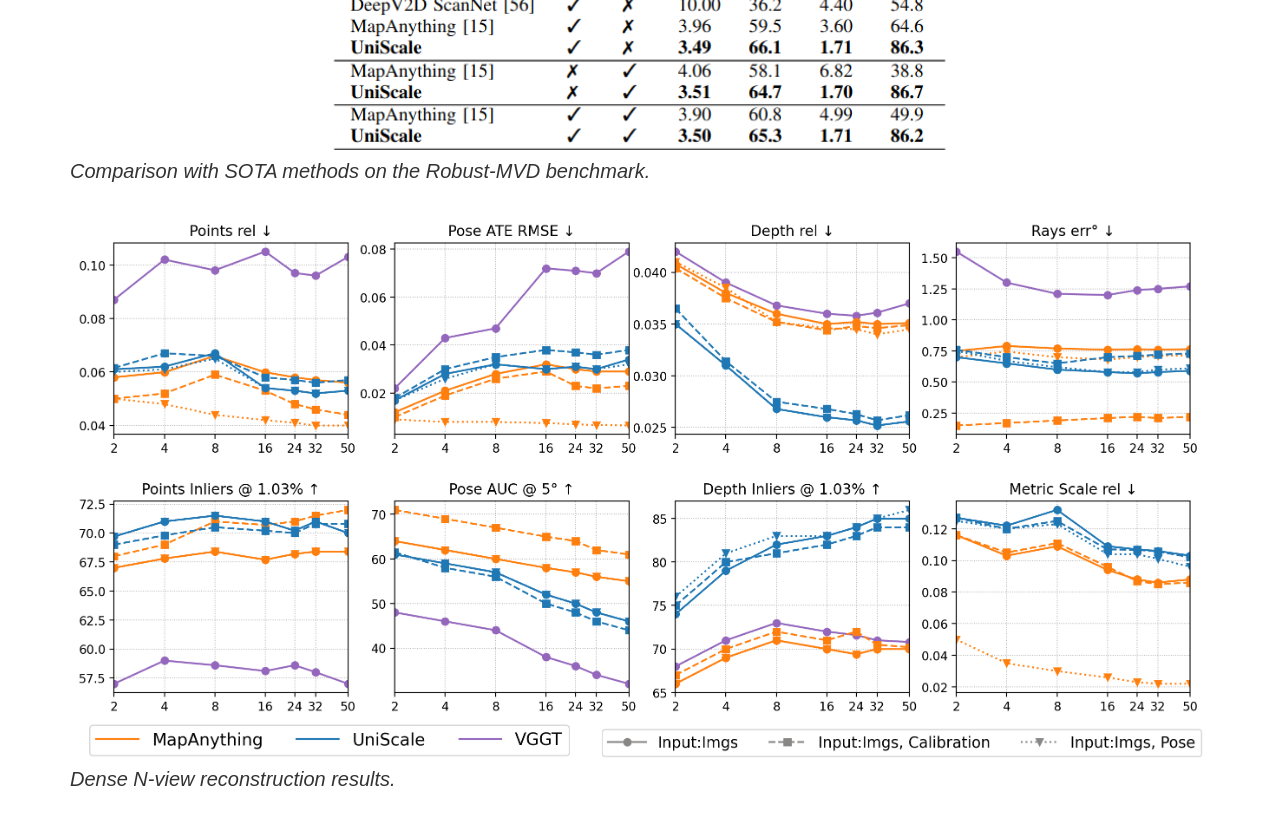
==== commit d09cc3bf: "Make Robust-MVD figure smaller" ====
--- a/uniscale/index.html
+++ b/uniscale/index.html
@@ -109,7 +109,7 @@
     </div>
 
     <div style="text-align:center; padding-bottom:2rem;">
-        <img src="../IROS_UniScale_submit/figures/robust_mvd_comparison.png" alt="Robust-MVD benchmark comparison" class="text-center" style="width: 100%; max-width: 1200px">
+        <img src="../IROS_UniScale_submit/figures/robust_mvd_comparison.png" alt="Robust-MVD benchmark comparison" class="text-center" style="width: 60%; max-width: 700px">
         <p><em>Comparison with SOTA methods on the Robust-MVD benchmark.</em></p>
     </div>
 
--- a/uniscale/style.css
+++ b/uniscale/style.css
@@ -41,6 +41,10 @@
   text-align: justify;
 }
 
+p em {
+  font-size: 20px;
+}
+
 td {
   font-size: 5px;
   padding: 2px;
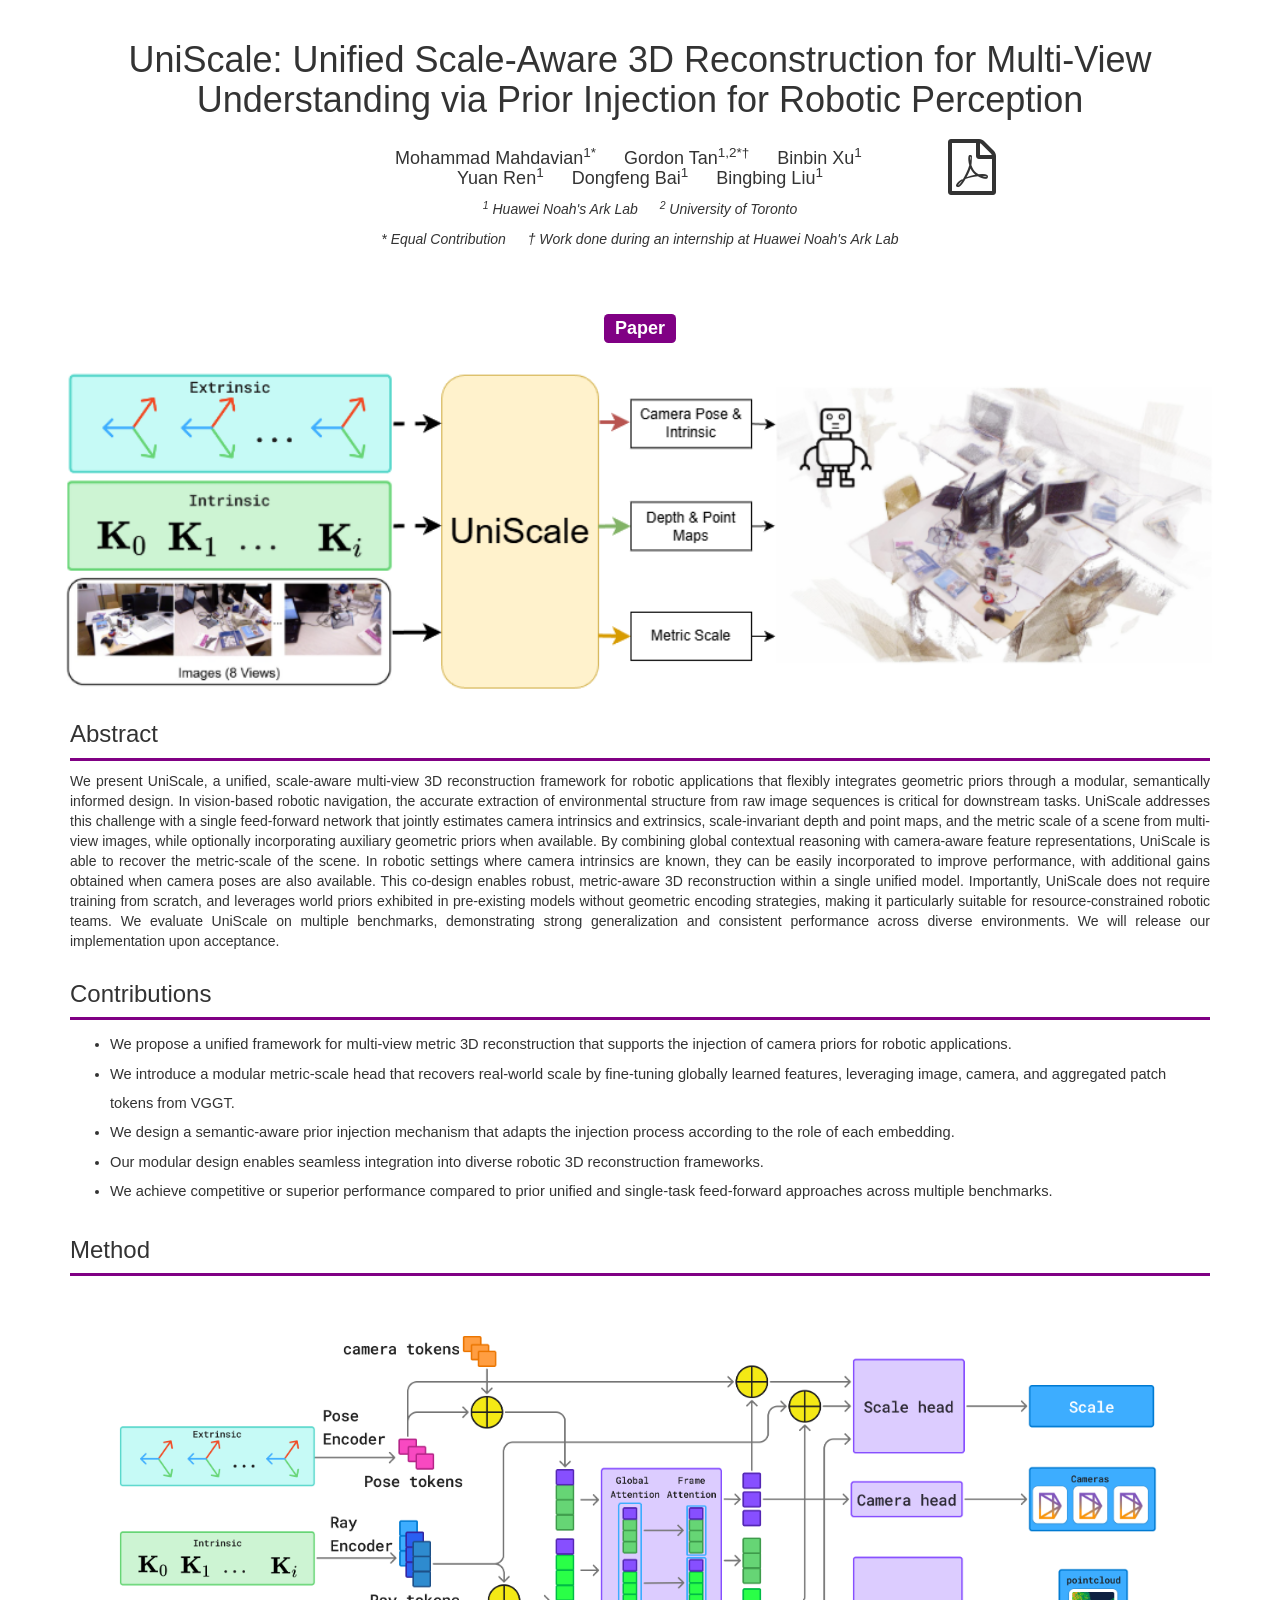
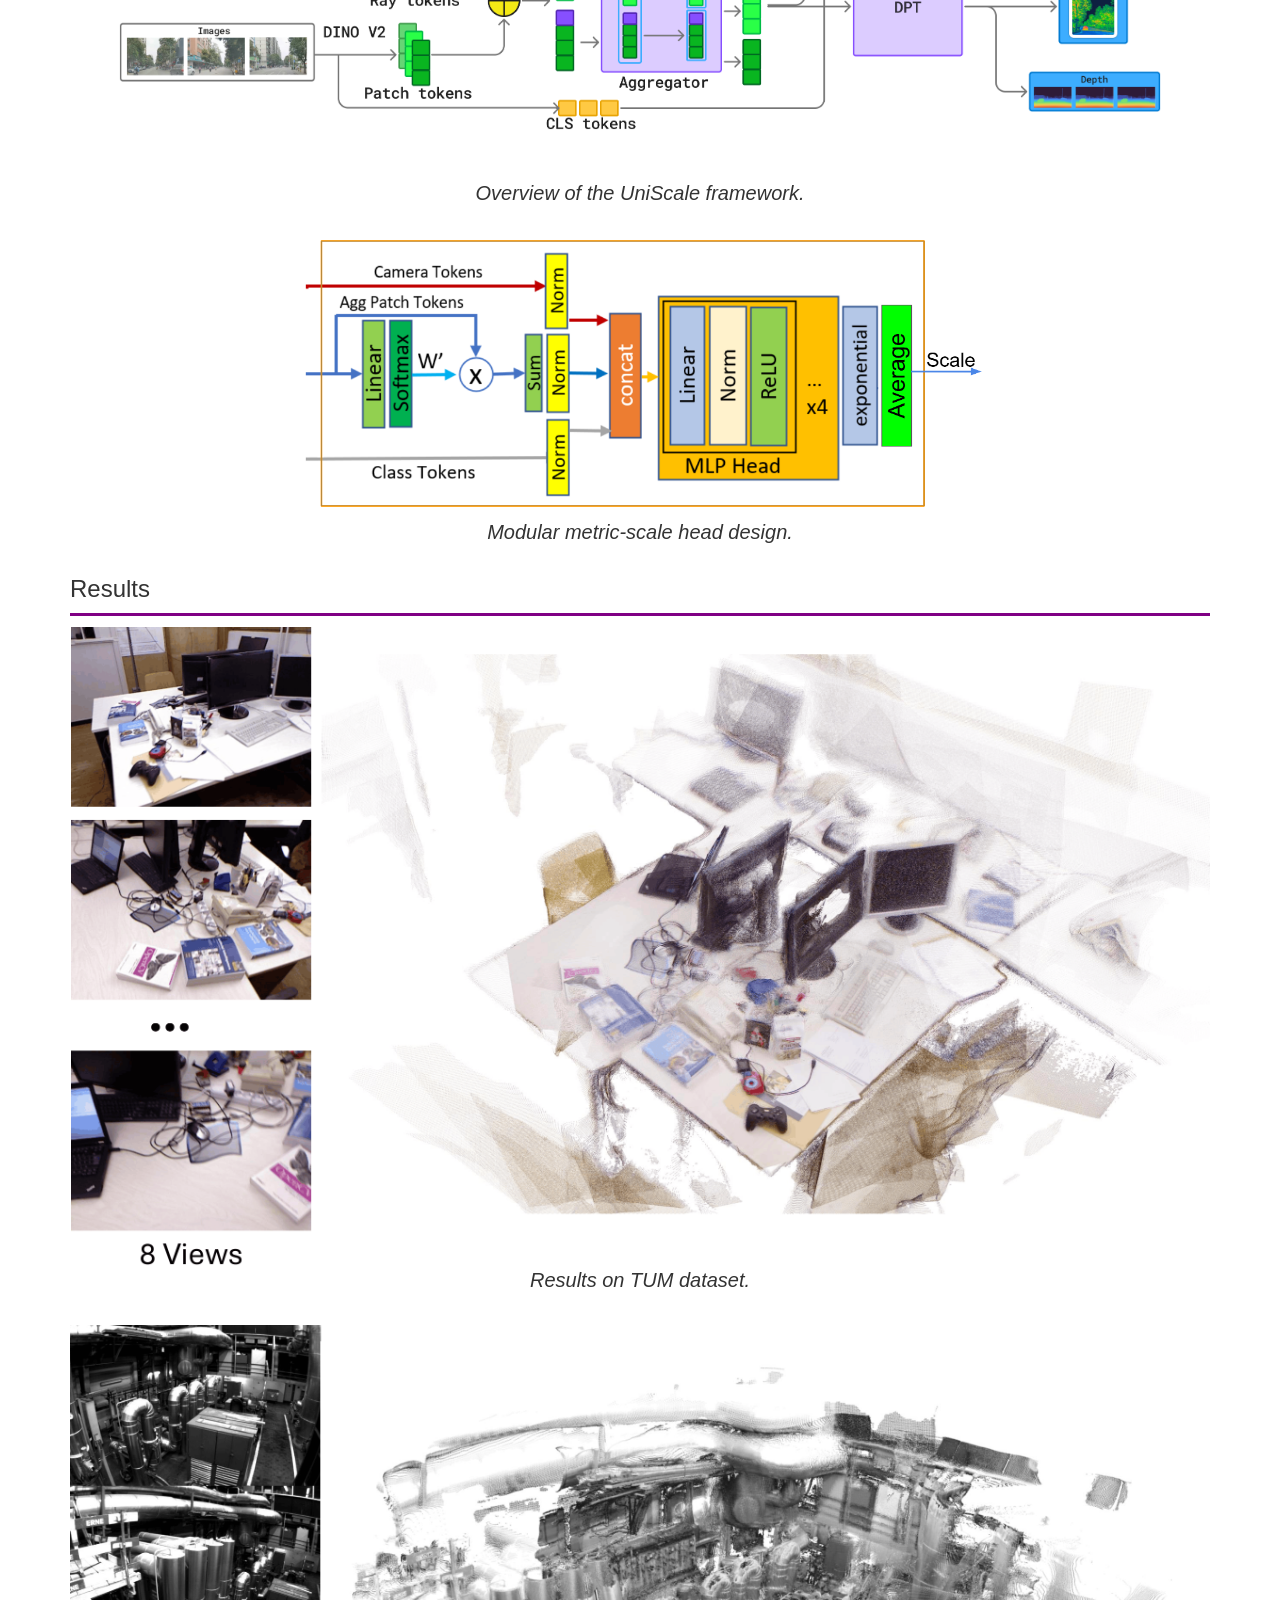
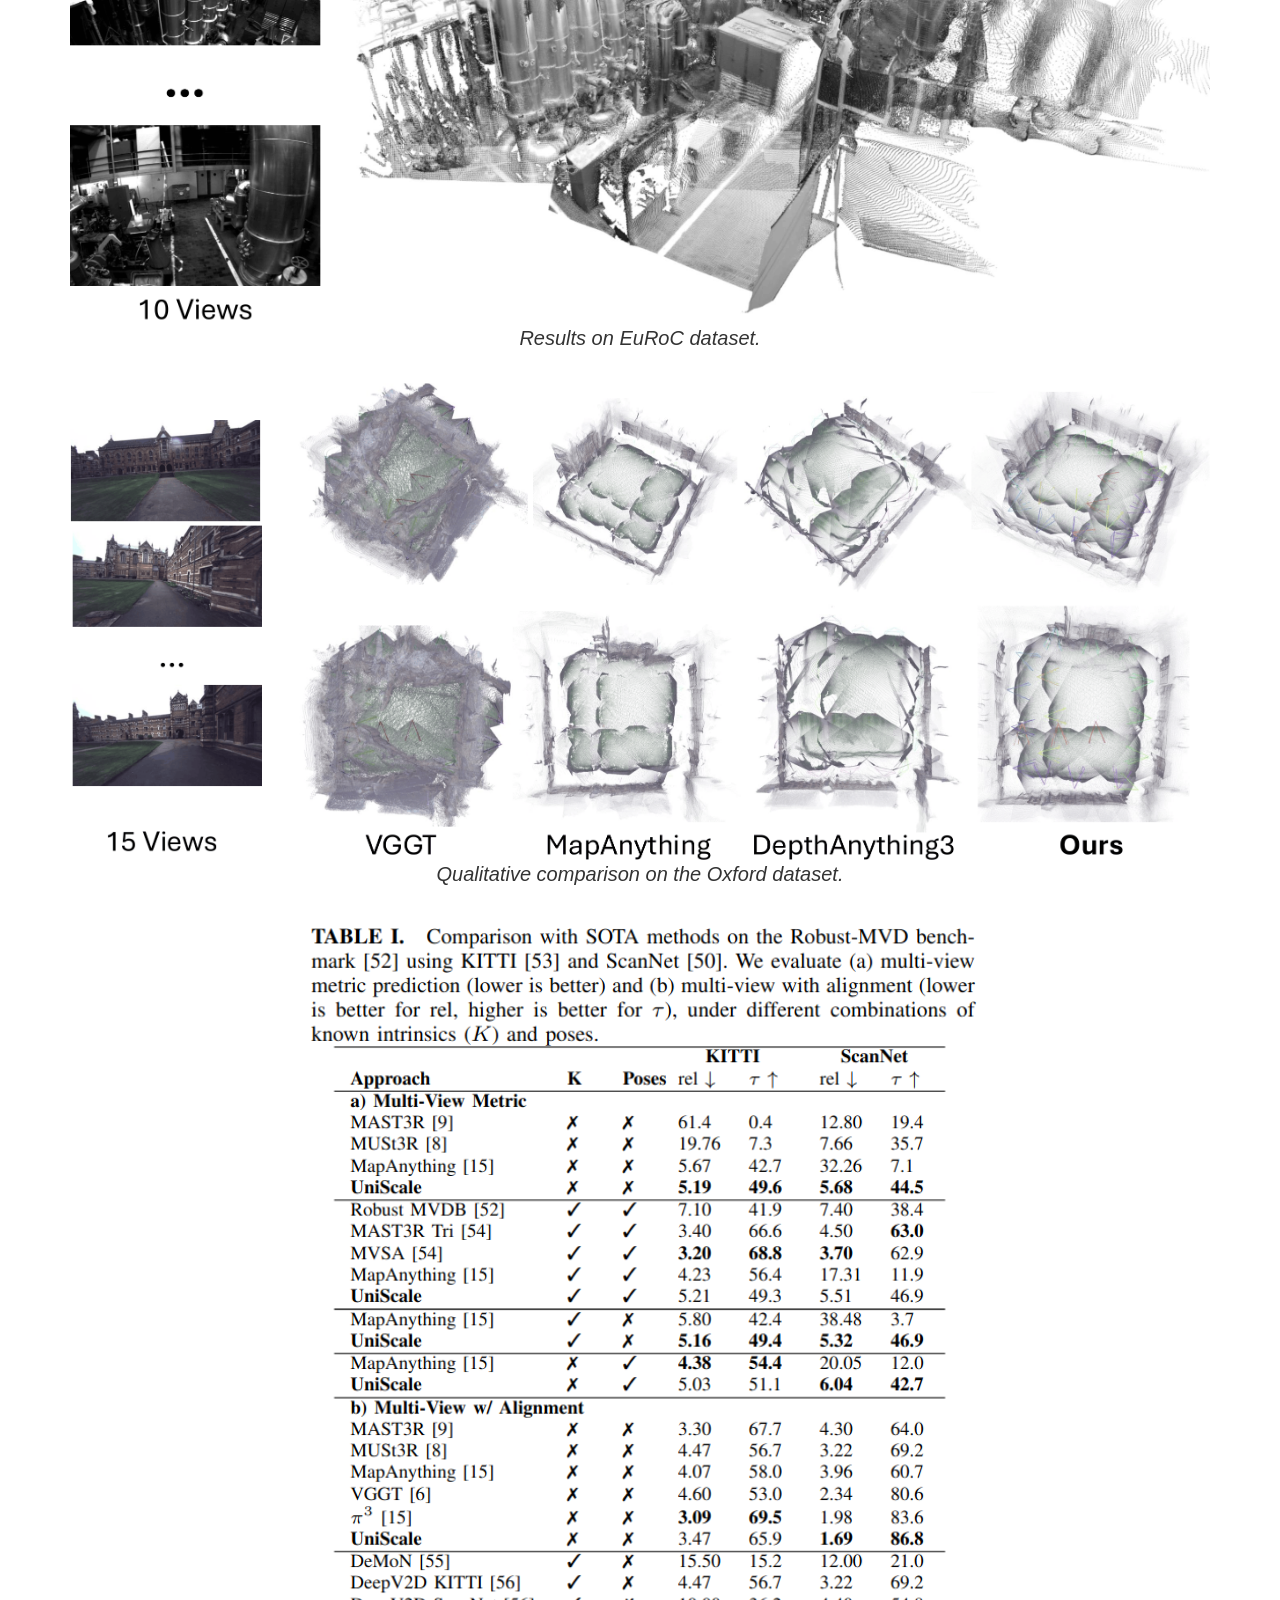
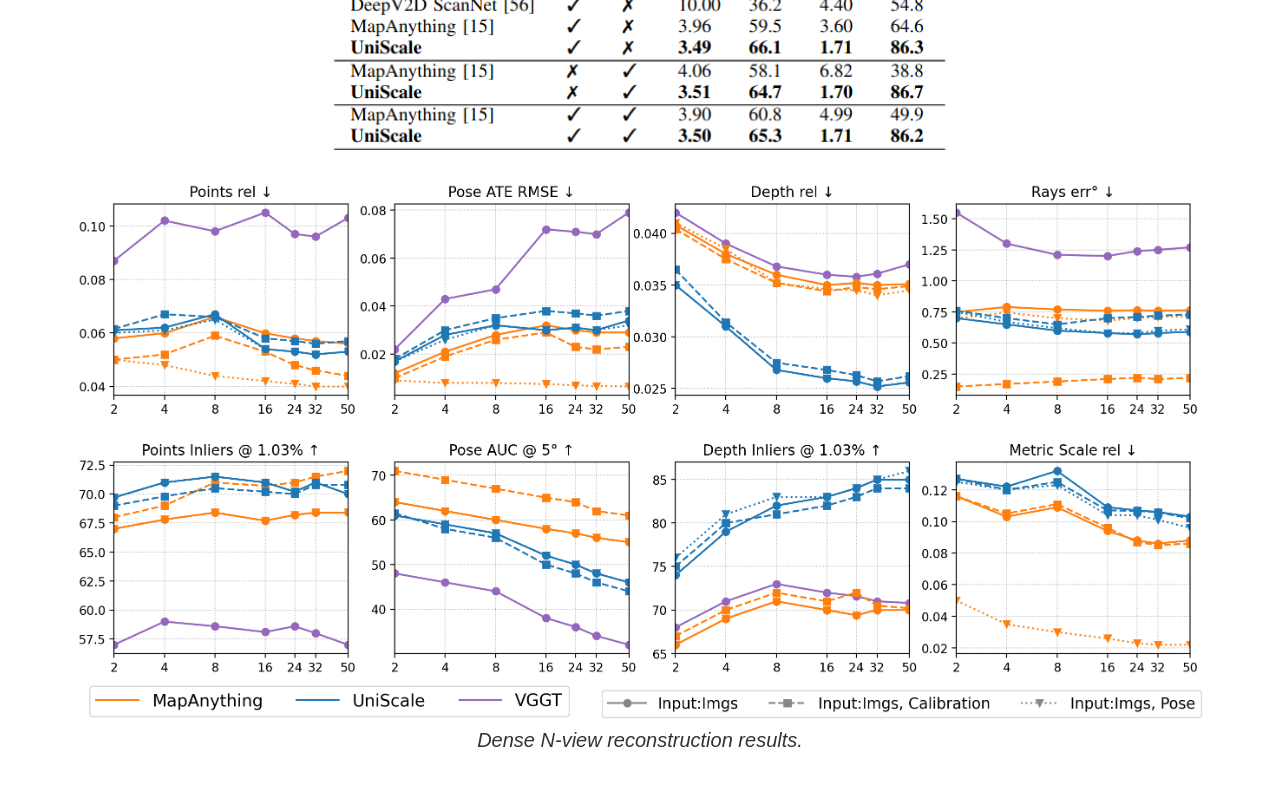
==== commit 6c04e358: "update" ====
--- a/uniscale/index.html
+++ b/uniscale/index.html
@@ -110,7 +110,6 @@
 
     <div style="text-align:center; padding-bottom:2rem;">
         <img src="../IROS_UniScale_submit/figures/robust_mvd_comparison.png" alt="Robust-MVD benchmark comparison" class="text-center" style="width: 60%; max-width: 700px">
-        <p><em>Comparison with SOTA methods on the Robust-MVD benchmark.</em></p>
     </div>
 
     <div style="text-align:center; padding-bottom:2rem;">
--- a/uniscale/style.css
+++ b/uniscale/style.css
@@ -43,6 +43,8 @@
 
 p em {
   font-size: 20px;
+  display: block;
+  text-align: center;
 }
 
 td {
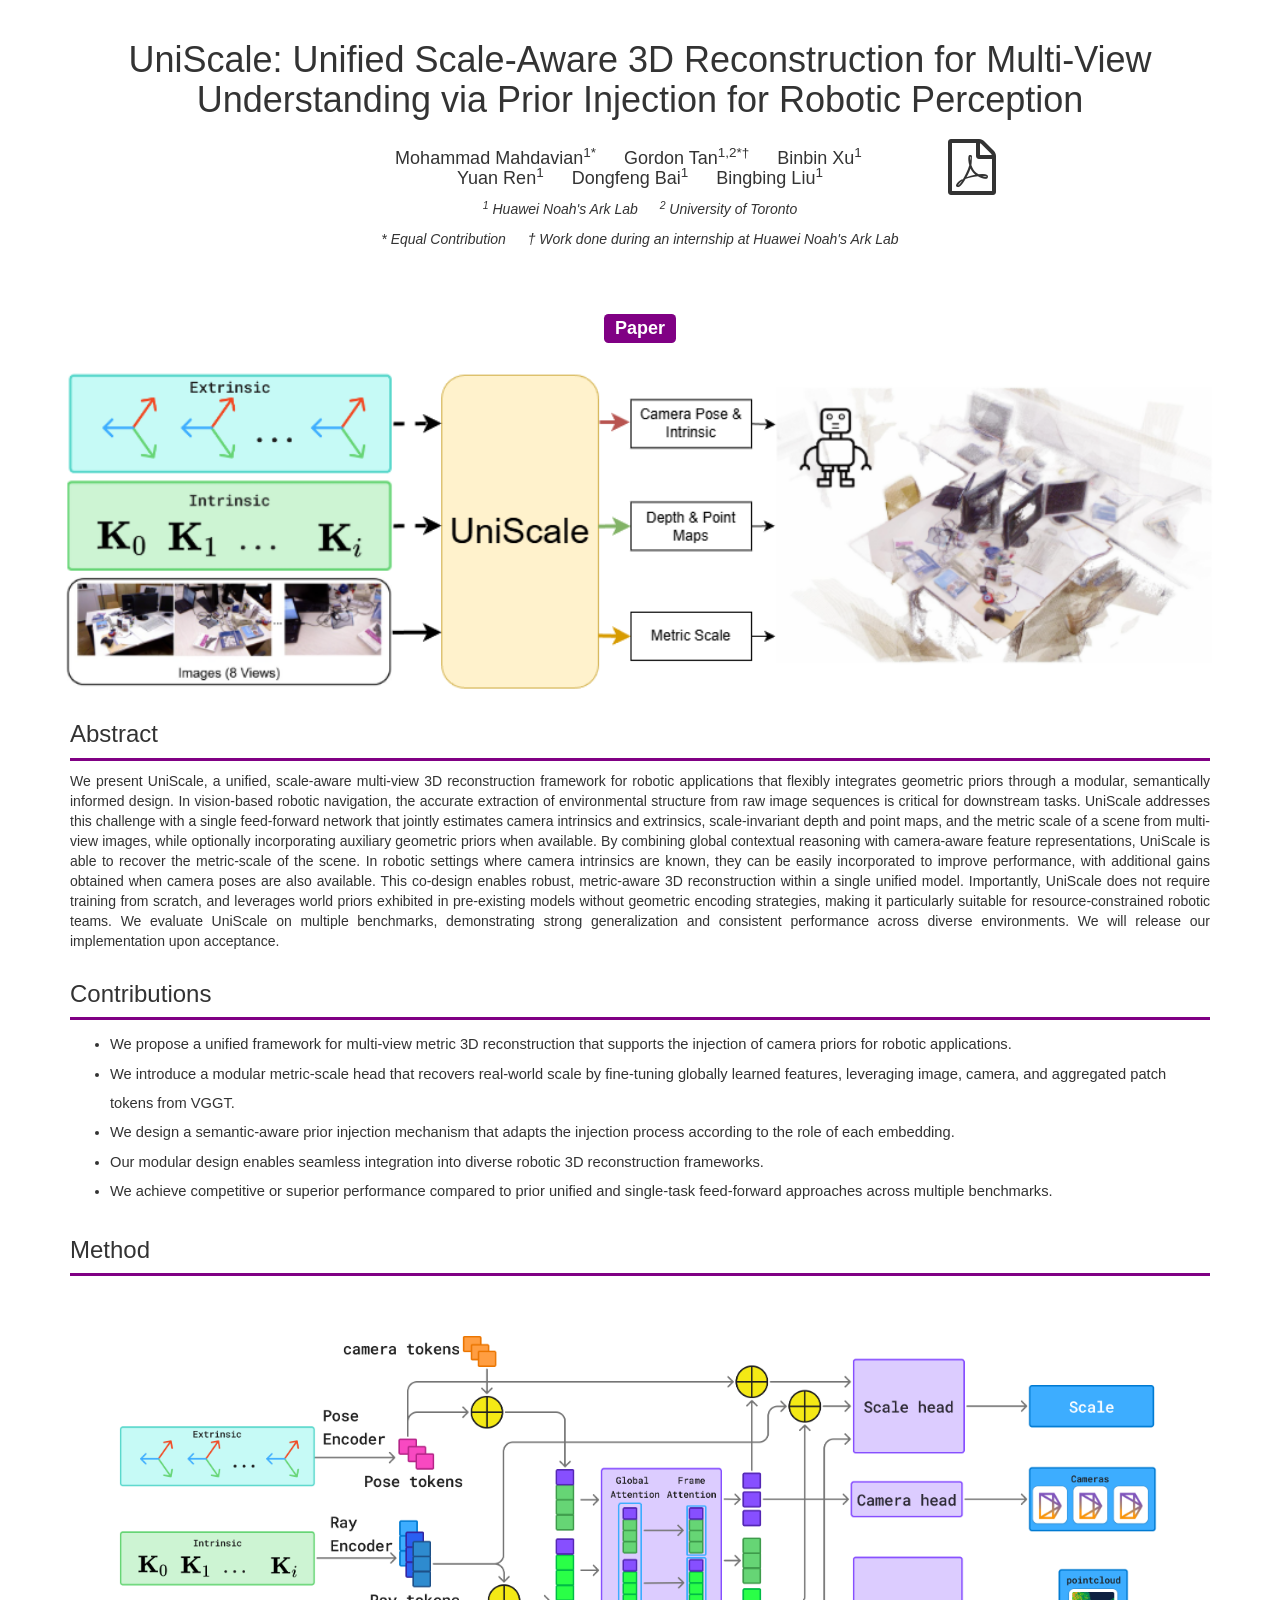
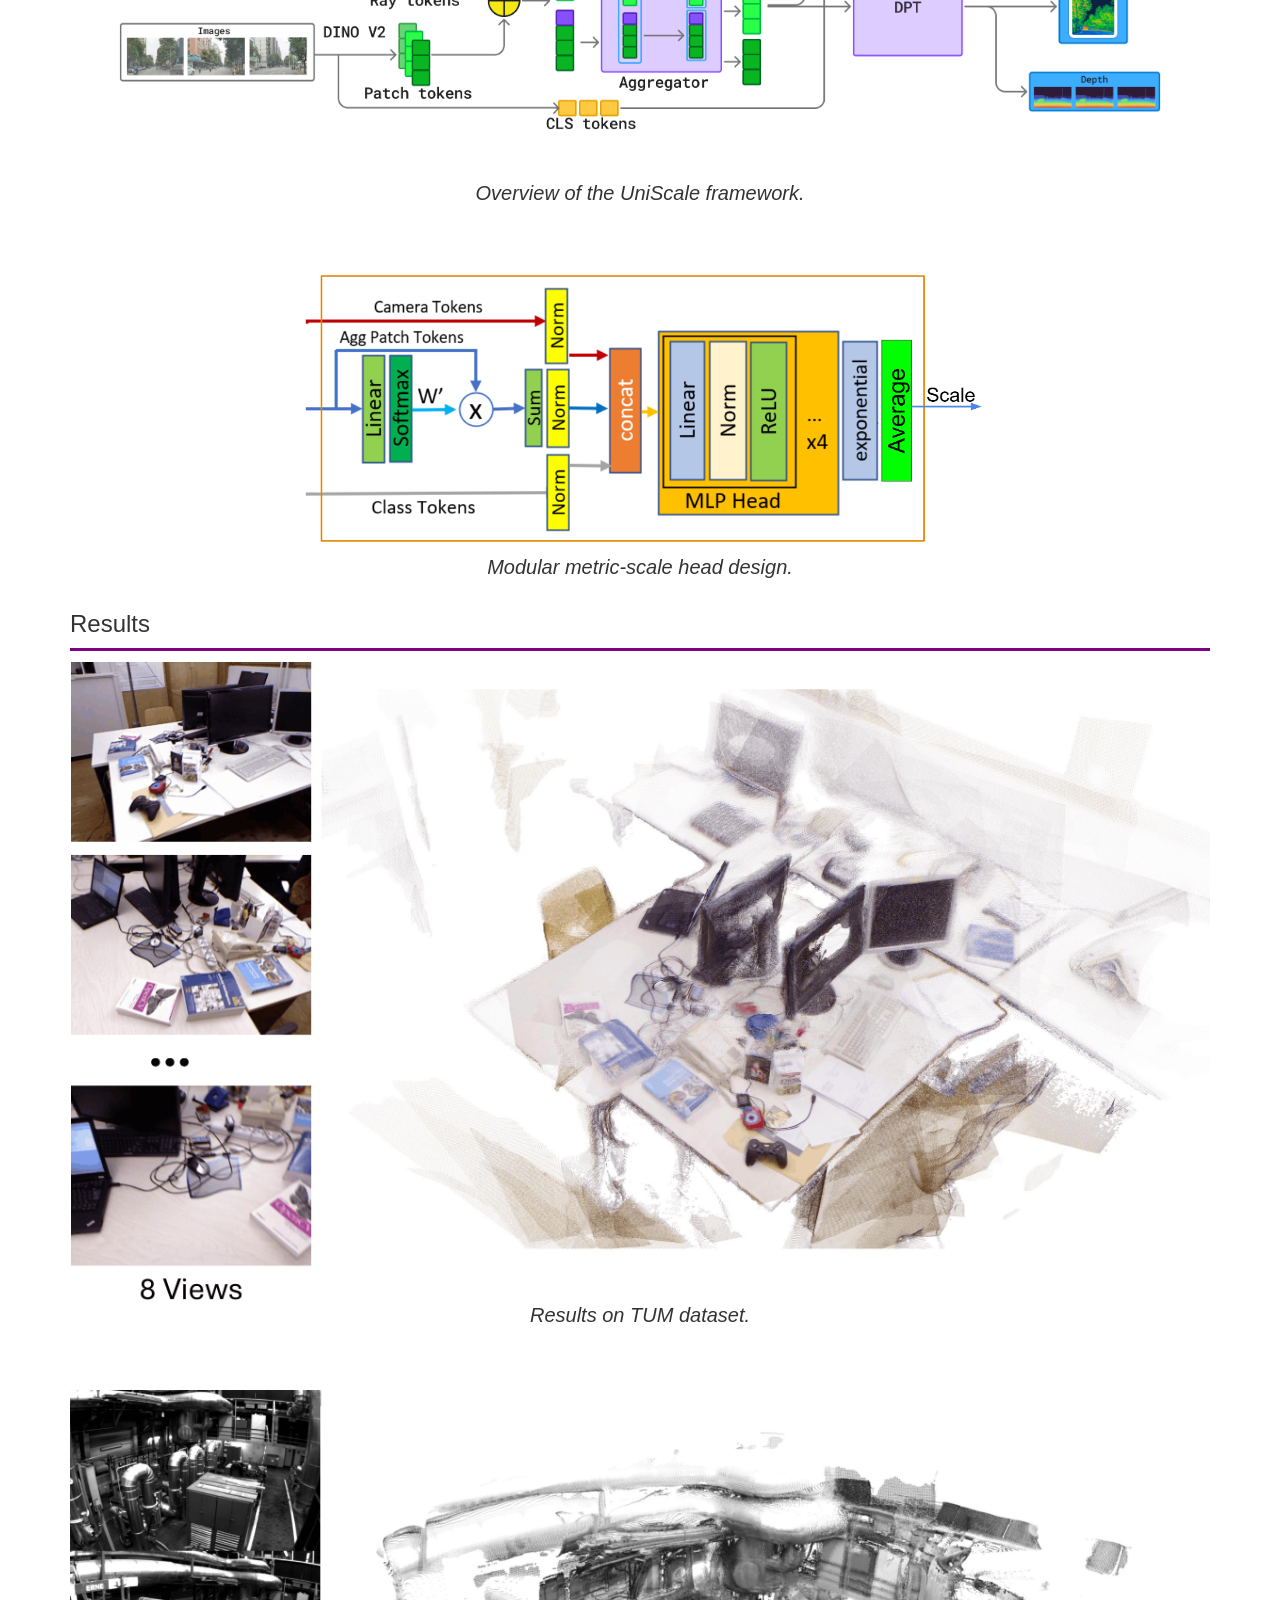
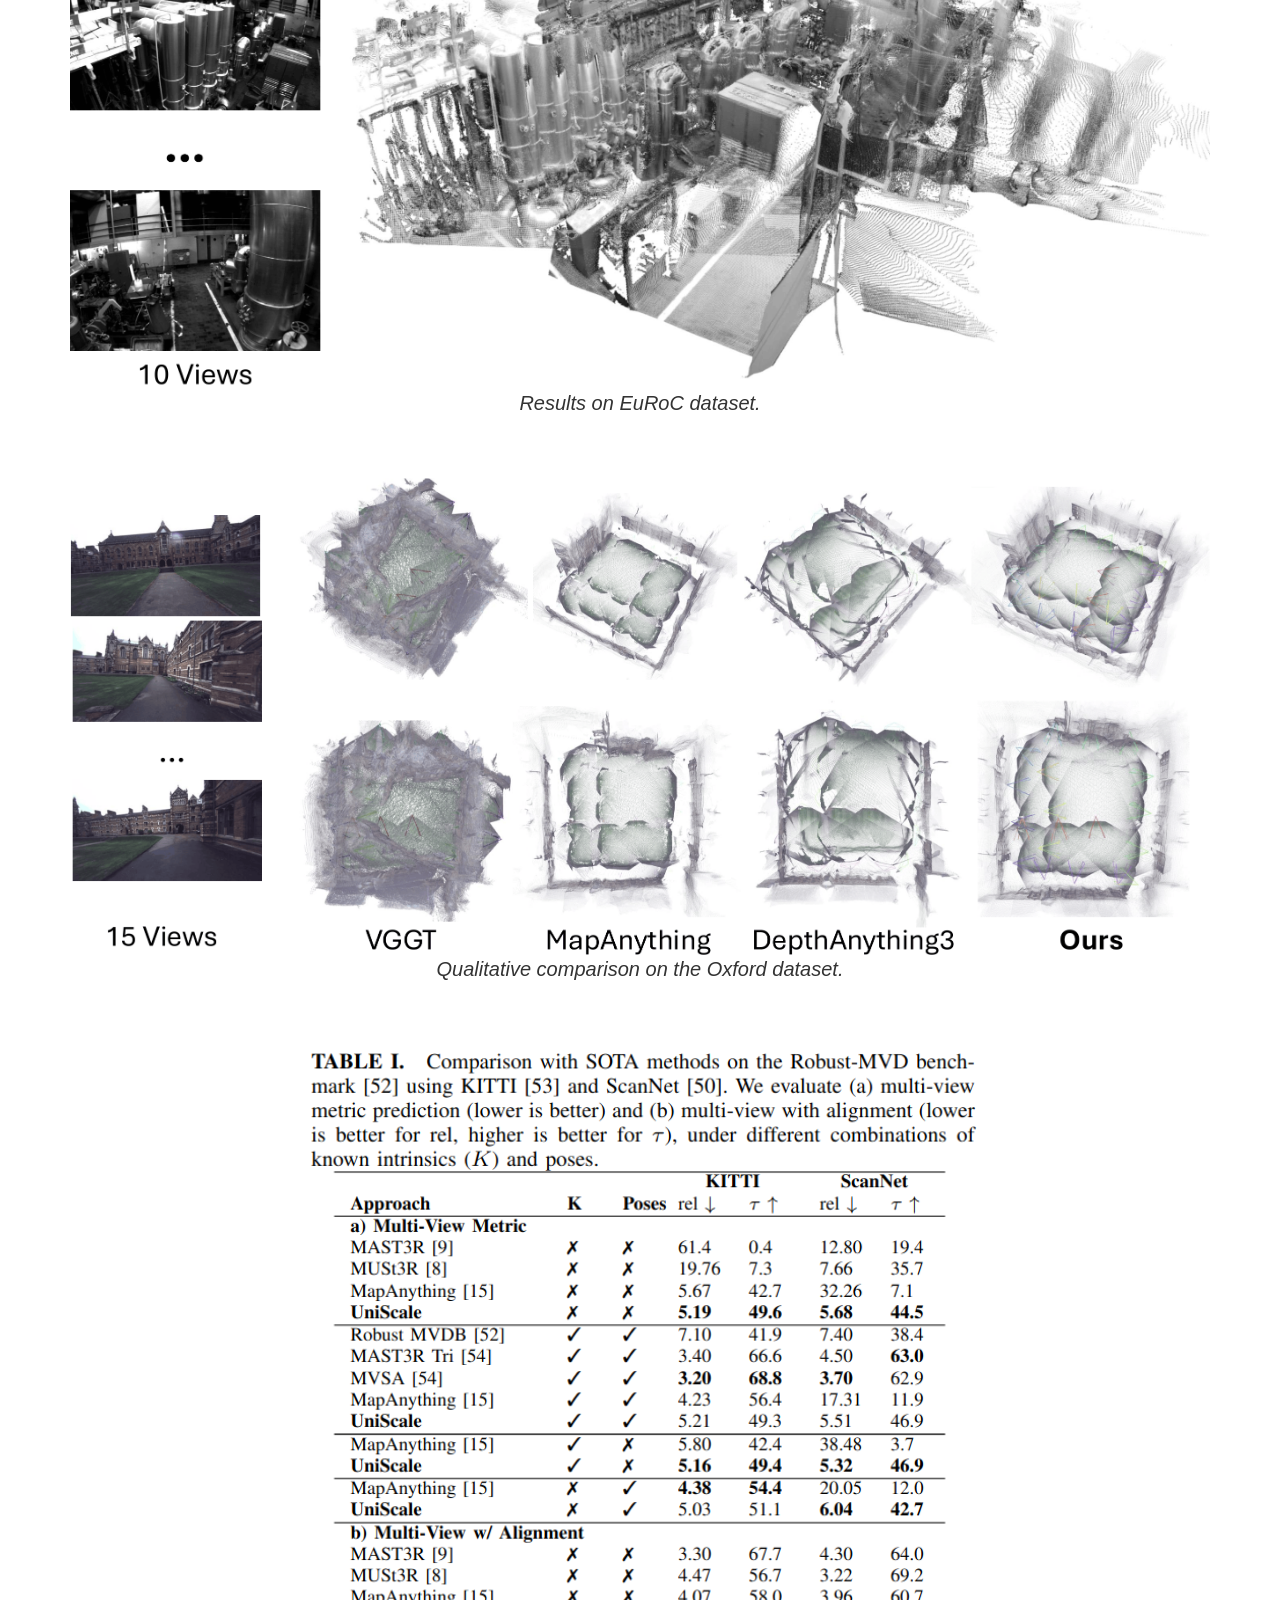
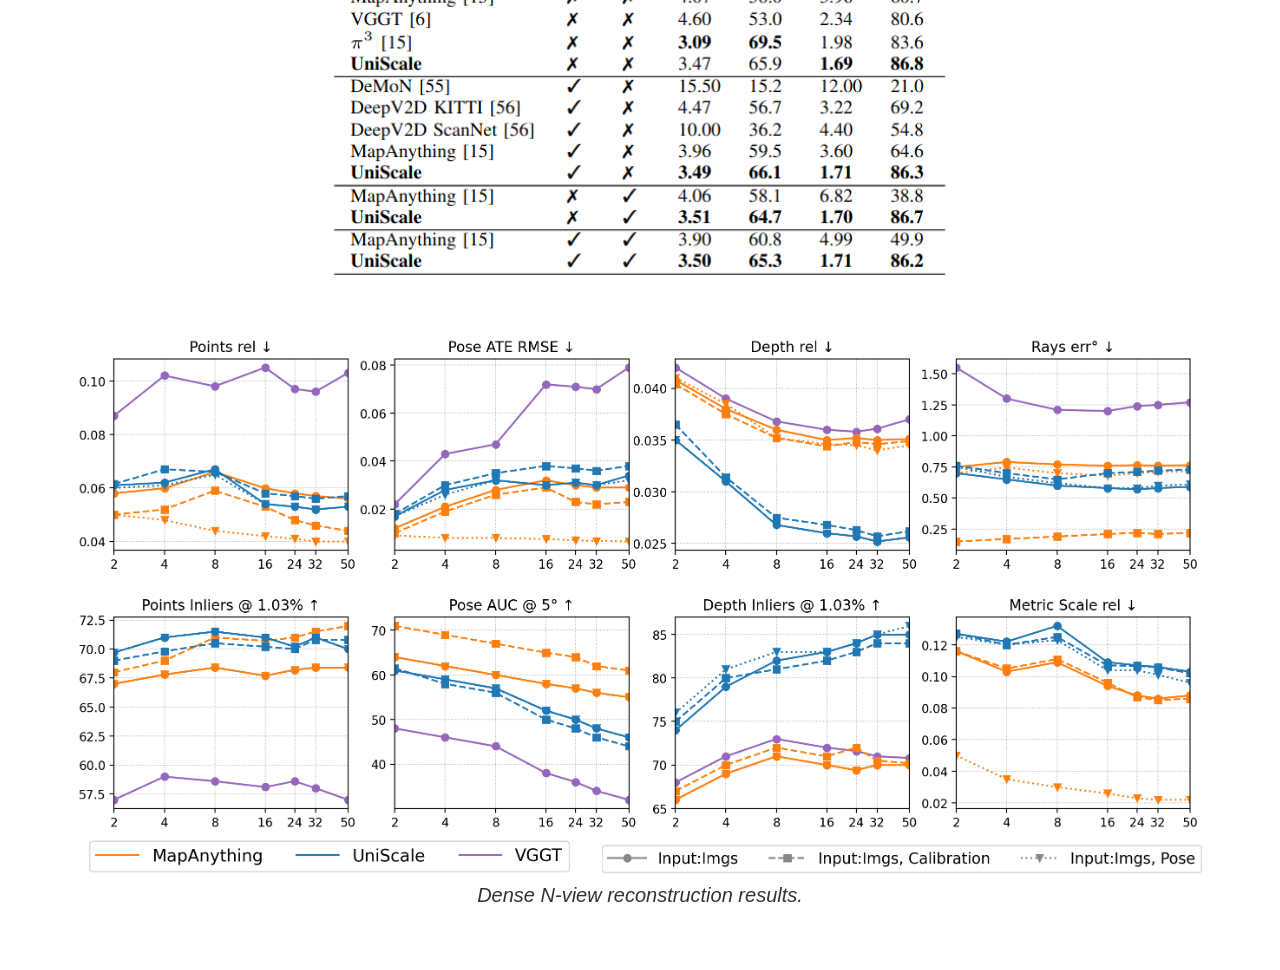
==== commit b2a6a468: "Increase vertical spacing between figures" ====
--- a/uniscale/index.html
+++ b/uniscale/index.html
@@ -78,7 +78,7 @@
 <div class="container">
     <h3>Method</h3>
     <hr/>
-    <div style="text-align:center; padding-bottom:1.5rem;">
+    <div style="text-align:center; padding-bottom:5rem;">
         <img src="../IROS_UniScale_submit/figures/UniScale.png" alt="UniScale overview" class="text-center" style="width: 100%; max-width: 1200px">
         <p><em>Overview of the UniScale framework.</em></p>
     </div>
@@ -93,26 +93,26 @@
     <h3>Results</h3>
     <hr/>
 
-    <div style="text-align:center; padding-bottom:2rem;">
+    <div style="text-align:center; padding-bottom:5rem;">
         <img src="../IROS_UniScale_submit/figures/wild/tum_table-crop.png" alt="TUM results" class="text-center" style="width:100%; max-width:1200px;">
         <p><em>Results on TUM dataset.</em></p>
     </div>
 
-    <div style="text-align:center; padding-bottom:2rem;">
+    <div style="text-align:center; padding-bottom:5rem;">
         <img src="../IROS_UniScale_submit/figures/wild/euroc-crop.png" alt="EuRoC results" class="text-center" style="width:100%; max-width:1200px;">
         <p><em>Results on EuRoC dataset.</em></p>
     </div>
 
-    <div style="text-align:center; padding-bottom:2rem;">
+    <div style="text-align:center; padding-bottom:5rem;">
         <img src="../IROS_UniScale_submit/figures/compare/oxford-injection-crop.png" alt="Oxford injection comparison" class="text-center" style="width:100%; max-width:1200px;">
         <p><em>Qualitative comparison on the Oxford dataset.</em></p>
     </div>
 
-    <div style="text-align:center; padding-bottom:2rem;">
+    <div style="text-align:center; padding-bottom:5rem;">
         <img src="../IROS_UniScale_submit/figures/robust_mvd_comparison.png" alt="Robust-MVD benchmark comparison" class="text-center" style="width: 60%; max-width: 700px">
     </div>
 
-    <div style="text-align:center; padding-bottom:2rem;">
+    <div style="text-align:center; padding-bottom:5rem;">
         <img src="../IROS_UniScale_submit/figures/dense_n/dense-n-view-v3.png" alt="Dense N-view results" class="text-center" style="width: 100%; max-width: 1200px">
         <p><em>Dense N-view reconstruction results.</em></p>
     </div>
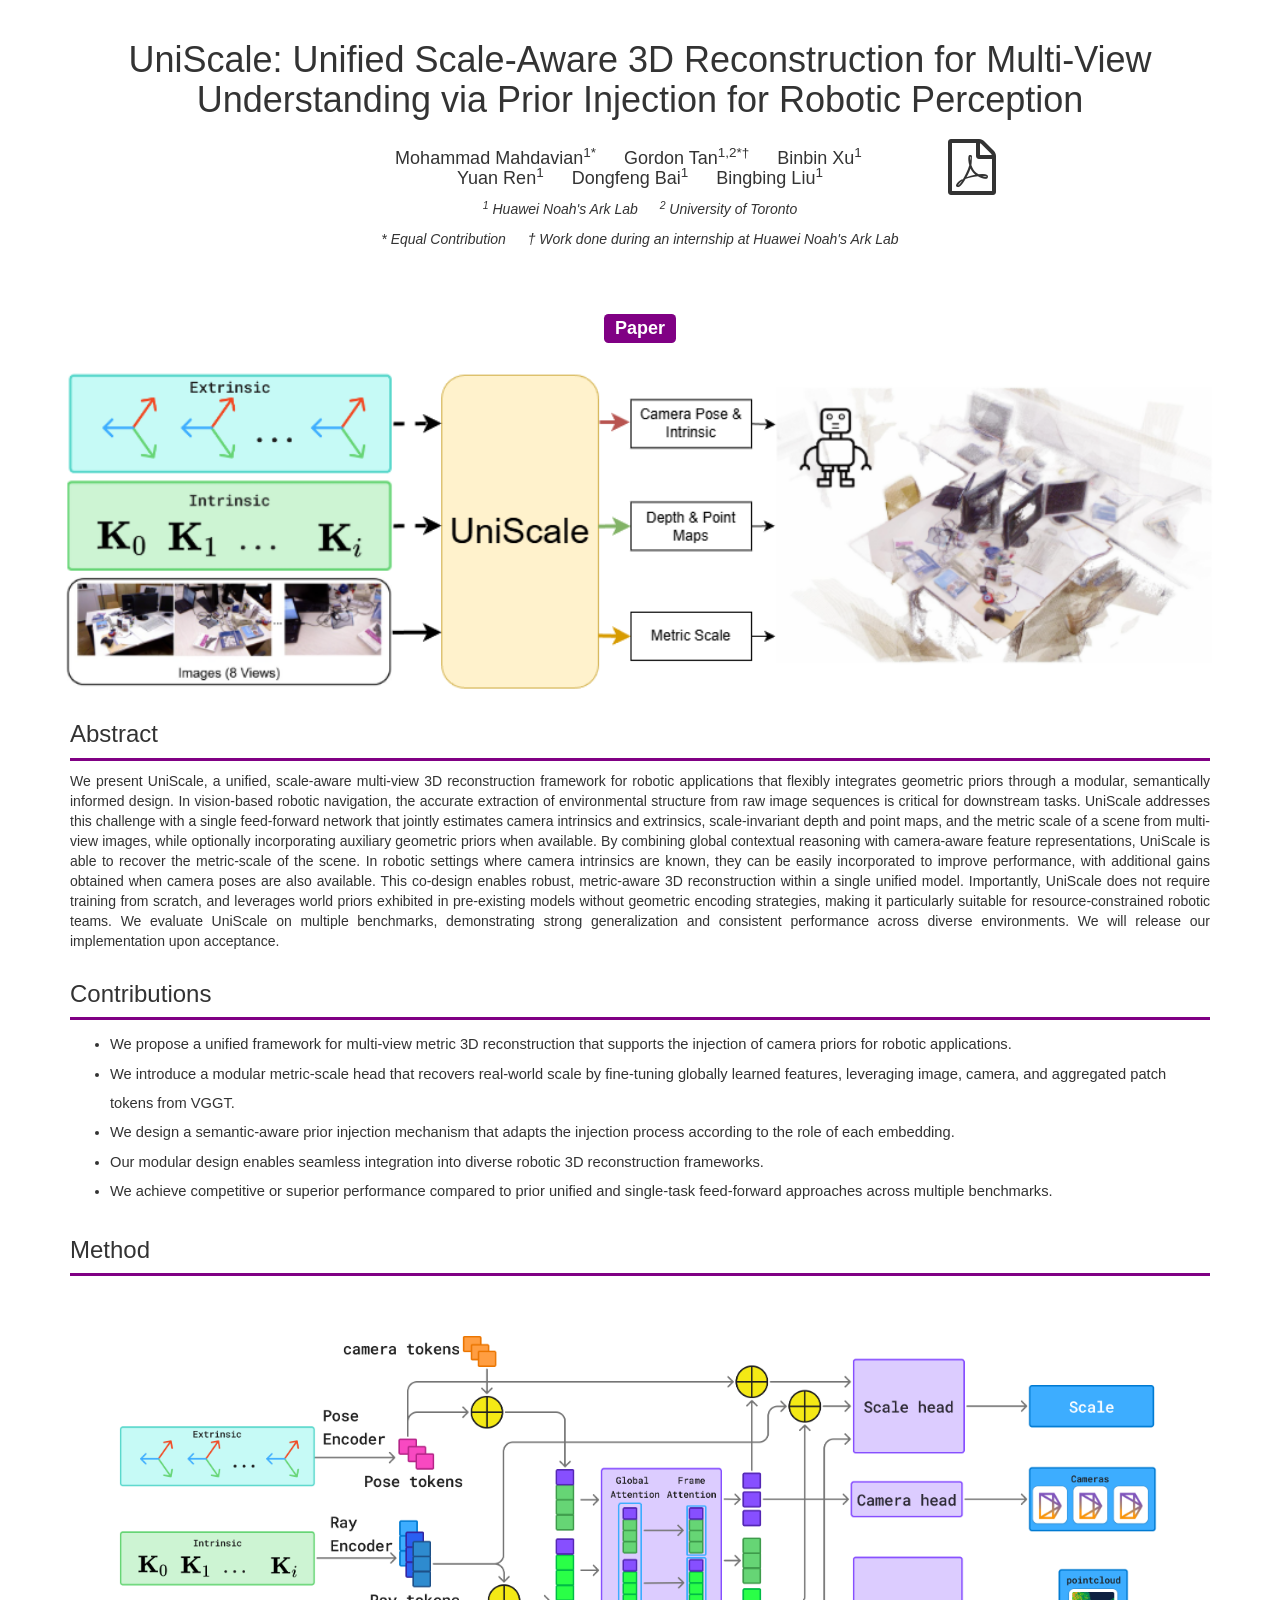
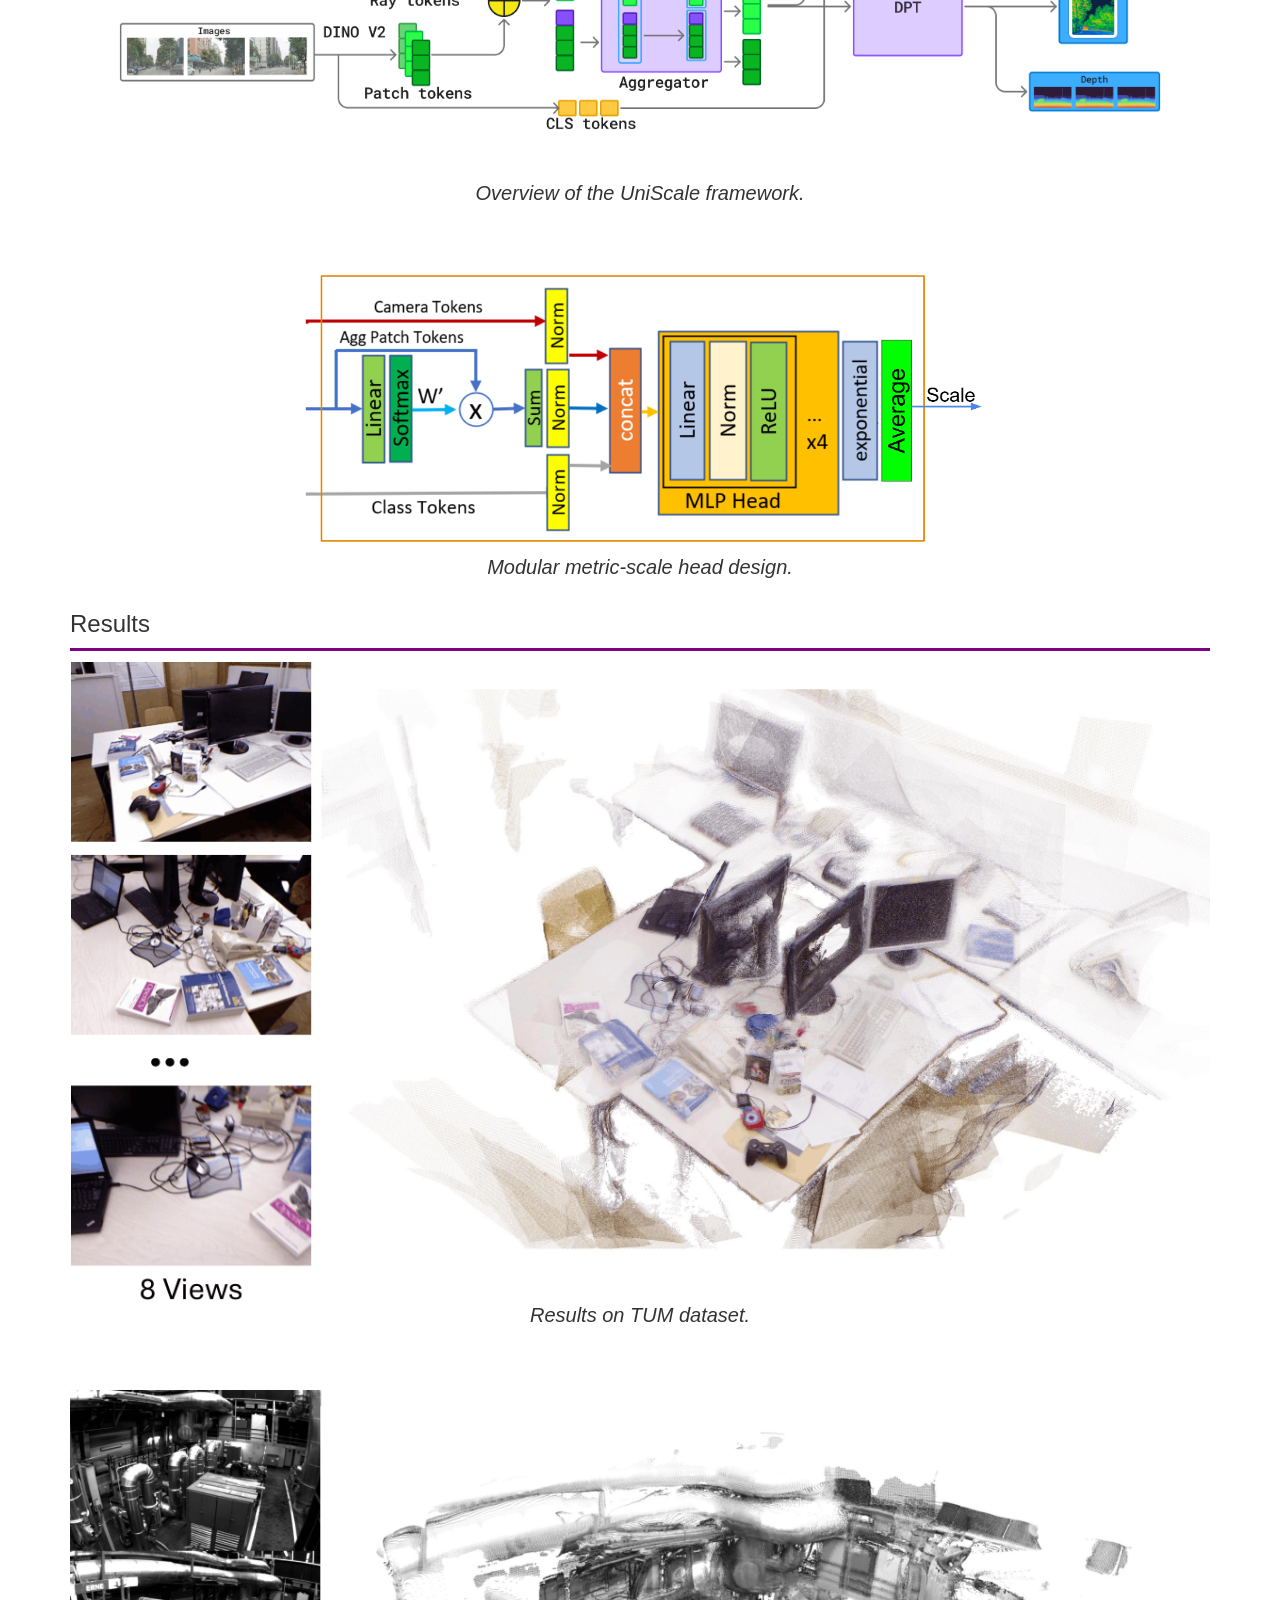
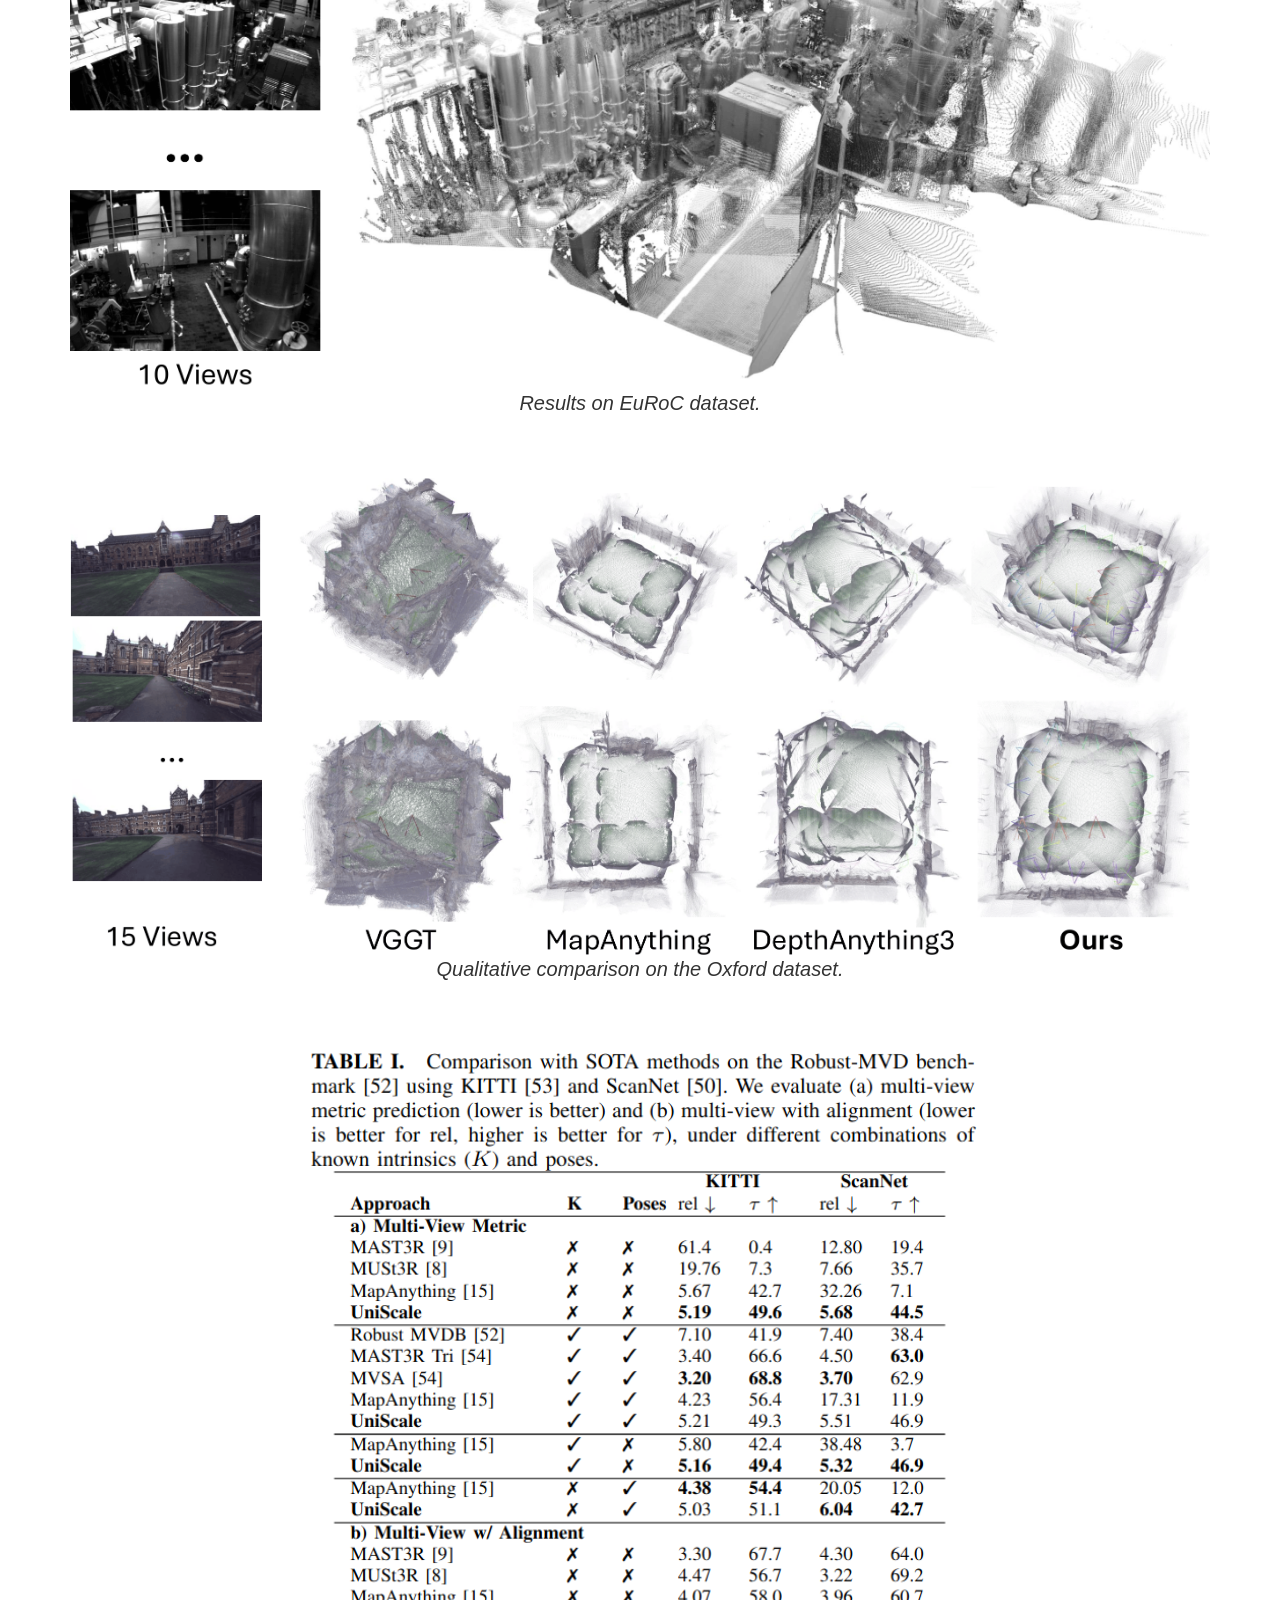
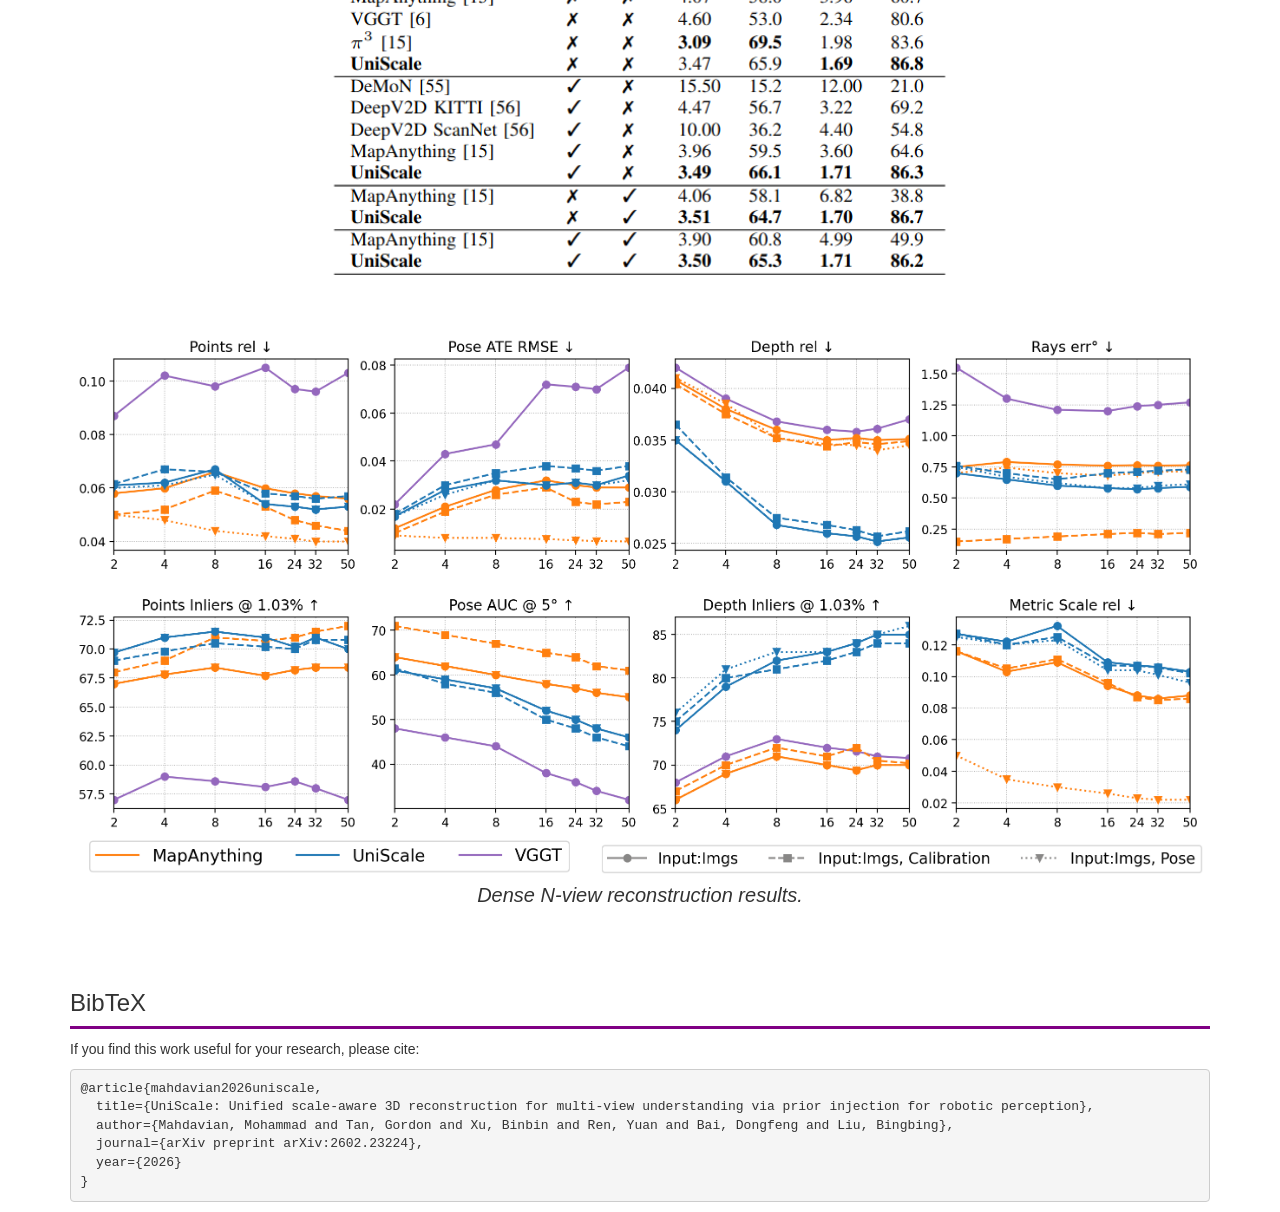
==== commit 61314fbe: "Add BibTeX citation section" ====
--- a/uniscale/index.html
+++ b/uniscale/index.html
@@ -119,5 +119,23 @@
 </div>
 
 
+
+<div class="container">
+    <h3>BibTeX</h3>
+    <hr/>
+    <p>If you find this work useful for your research, please cite:</p>
+    <div class="card">
+        <div class="card-block">
+            <pre class="card-text clickselect">@article{mahdavian2026uniscale,
+  title={UniScale: Unified scale-aware 3D reconstruction for multi-view understanding via prior injection for robotic perception},
+  author={Mahdavian, Mohammad and Tan, Gordon and Xu, Binbin and Ren, Yuan and Bai, Dongfeng and Liu, Bingbing},
+  journal={arXiv preprint arXiv:2602.23224},
+  year={2026}
+}</pre>
+        </div>
+    </div>
+</div>
+
+
 </body>
 </html>
